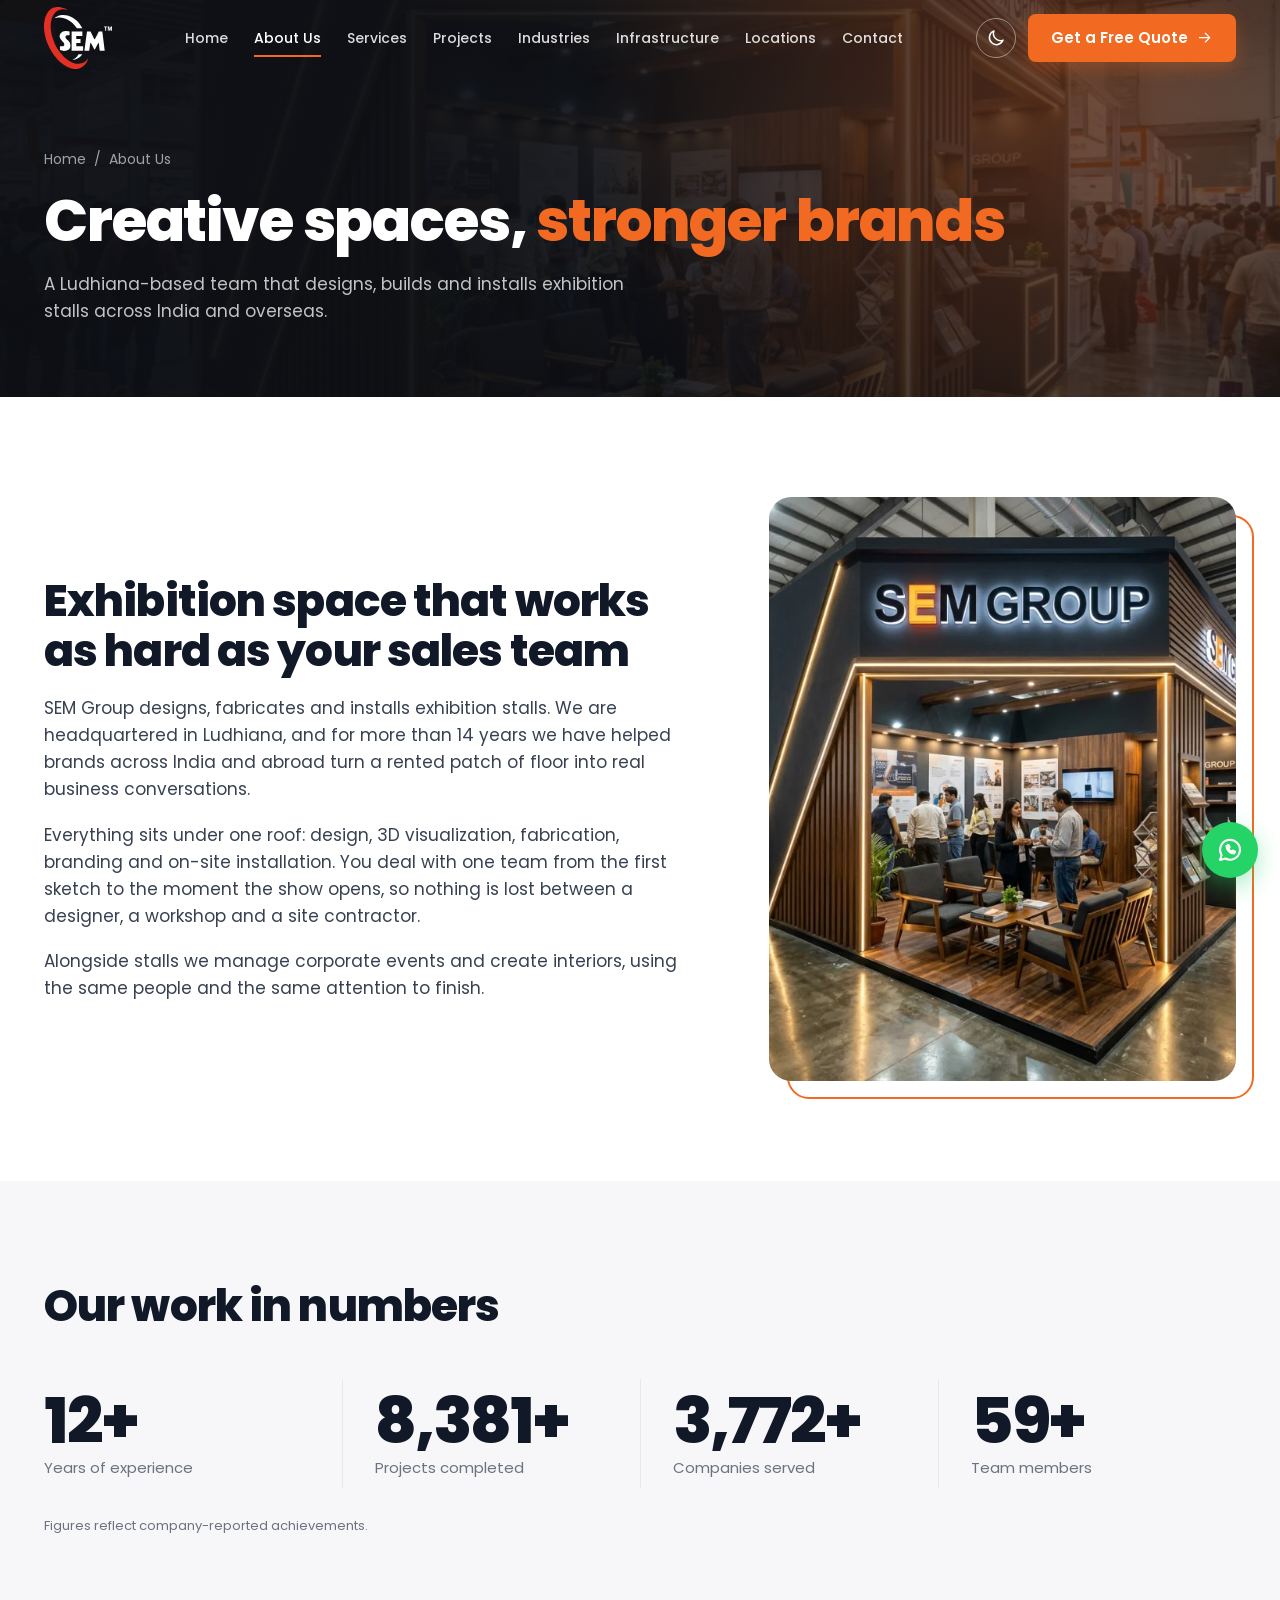
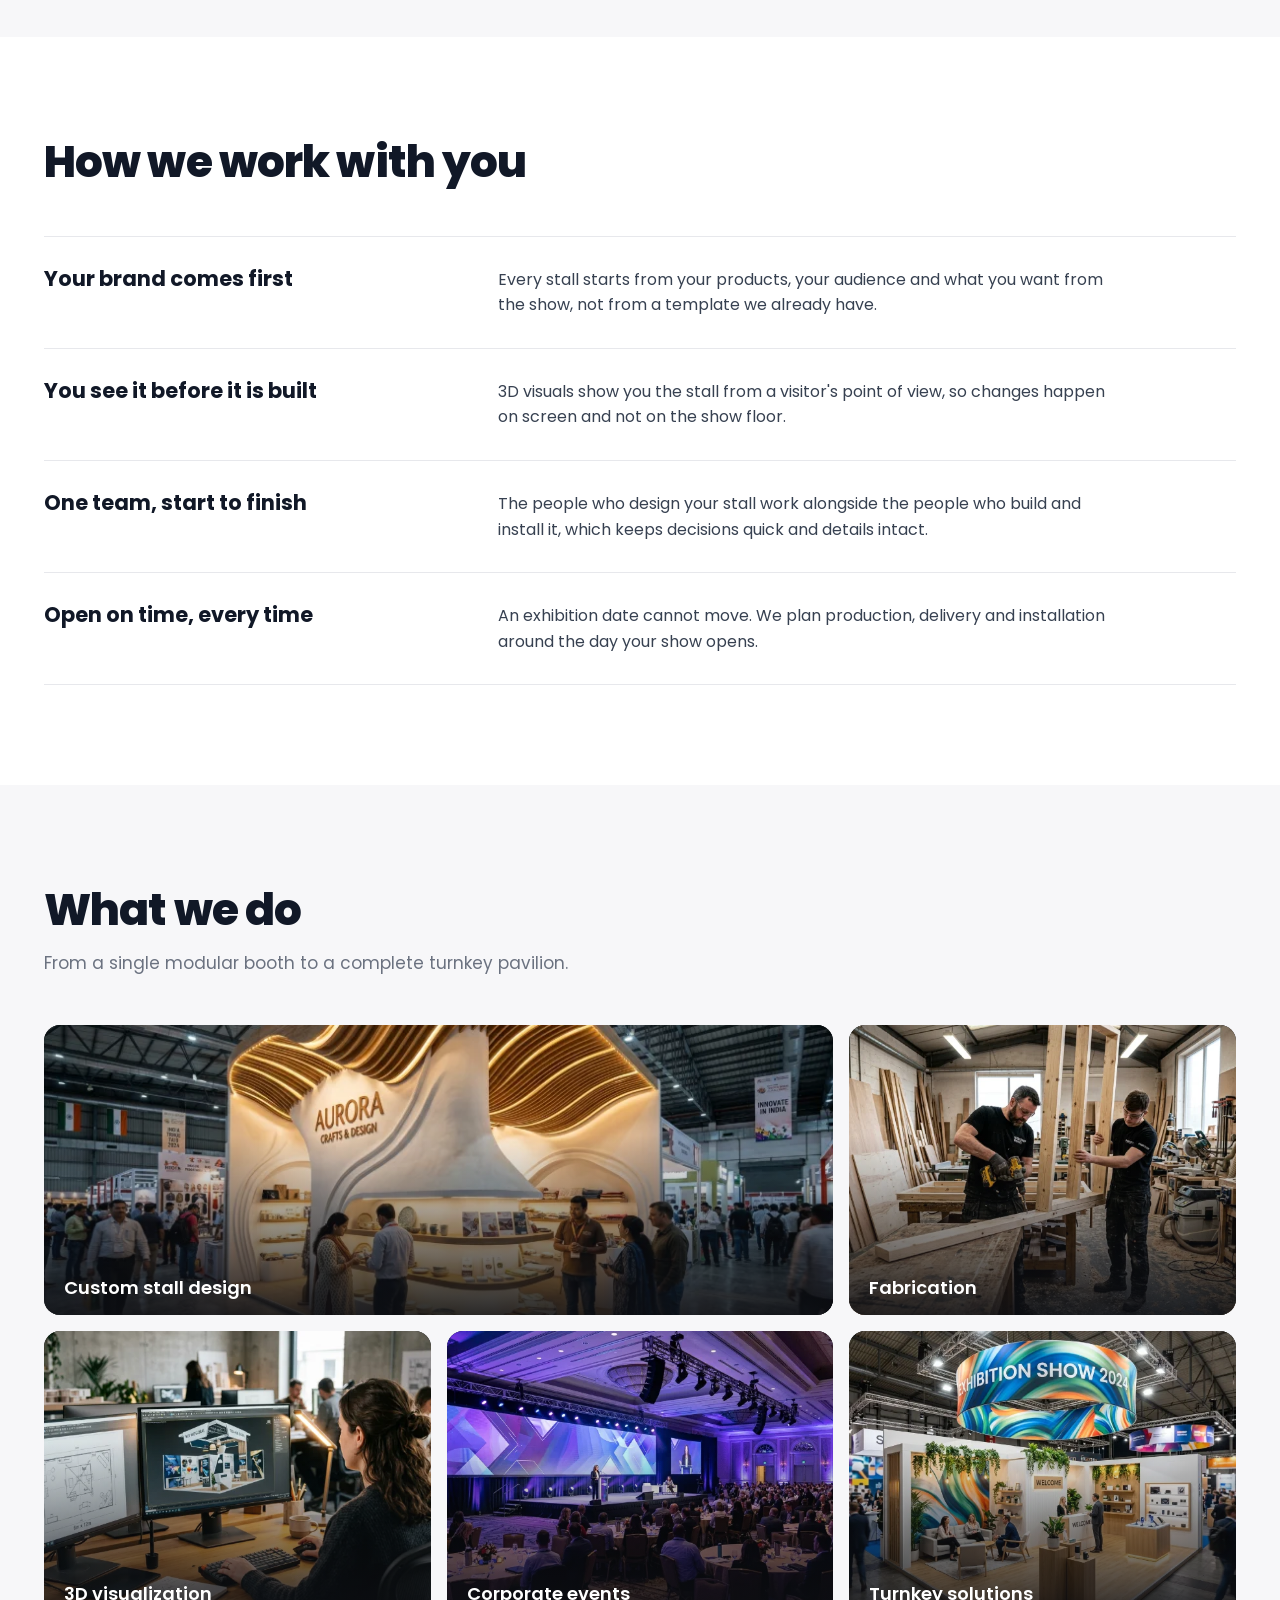
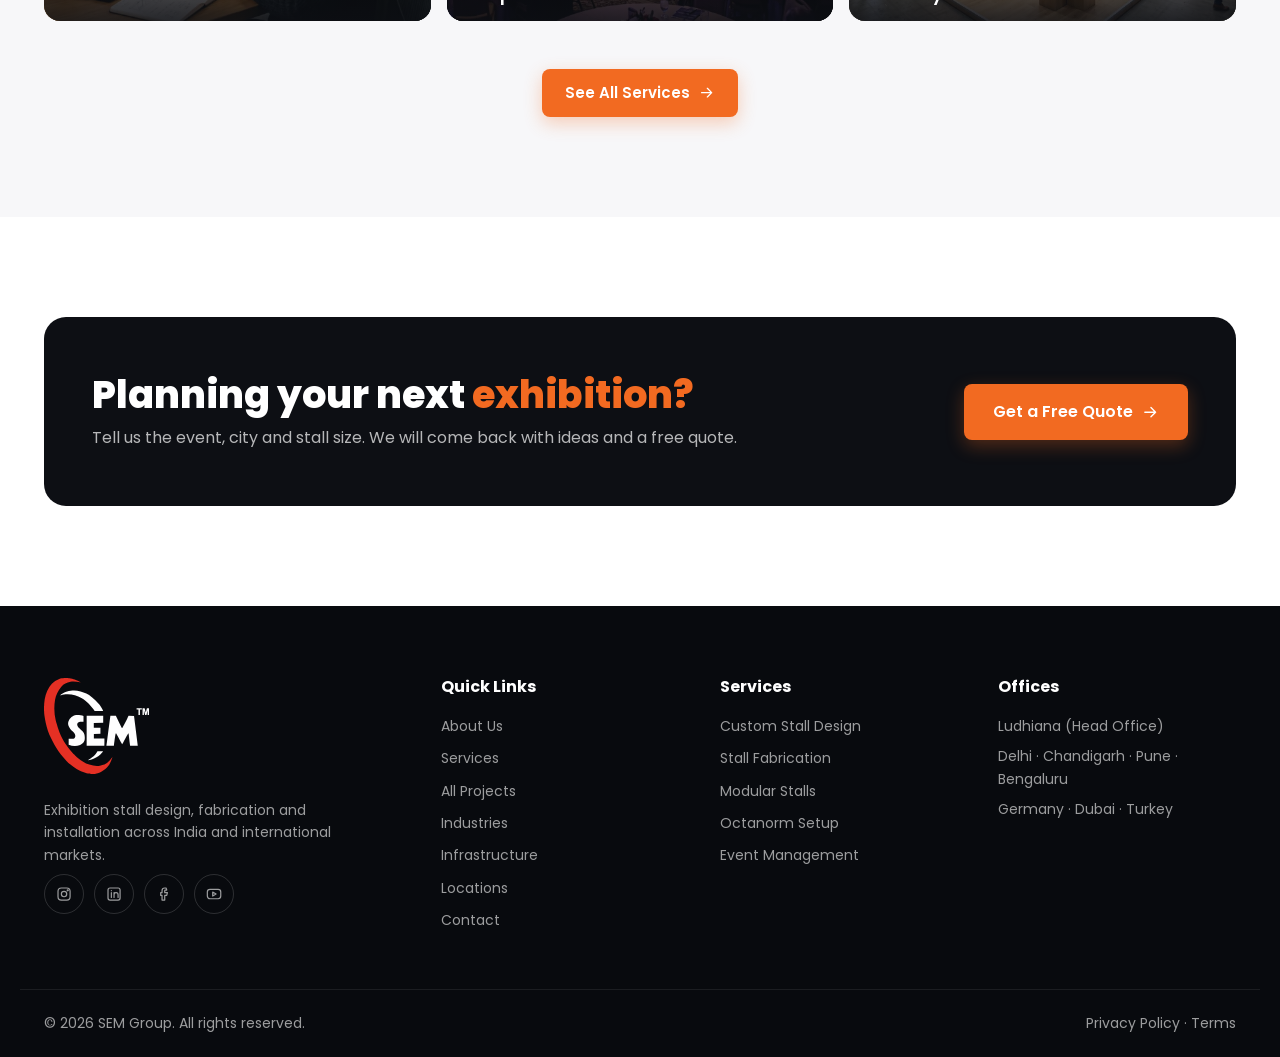
==== about.html @ 3786b82d "Add dedicated pages for every navbar item Give About, Services, Industries, Infrastructure, Location" ====
<!doctype html>
<html lang="en">
<head>
  <meta charset="utf-8">
  <meta name="viewport" content="width=device-width, initial-scale=1">
  <title>About SEM Group | Exhibition Stall Design &amp; Fabrication Company</title>
  <meta name="description" content="SEM Group is an exhibition stall design and fabrication company headquartered in Ludhiana, with over 14 years of experience across India and international markets.">
  <link rel="preconnect" href="https://fonts.googleapis.com">
  <link rel="preconnect" href="https://fonts.gstatic.com" crossorigin>
  <link href="https://fonts.googleapis.com/css2?family=Poppins:wght@400;500;600;700;800&display=swap" rel="stylesheet">
  <link rel="stylesheet" href="css/style.css">
  <script>
    // Set the theme before first paint so night mode never flashes white
    (function () {
      var saved = null;
      try { saved = localStorage.getItem('theme'); } catch (err) {}
      var dark = saved ? saved === 'dark' : matchMedia('(prefers-color-scheme: dark)').matches;
      document.documentElement.dataset.theme = dark ? 'dark' : 'light';
    })();
  </script>
</head>
<body>

<svg width="0" height="0" style="position:absolute" aria-hidden="true">
  <defs>
    <symbol id="i-arrow" viewBox="0 0 24 24"><path d="M5 12h14M13 6l6 6-6 6"/></symbol>
    <symbol id="i-play" viewBox="0 0 24 24"><circle cx="12" cy="12" r="9"/><path d="M10 8.5l5 3.5-5 3.5z"/></symbol>
    <symbol id="i-briefcase" viewBox="0 0 24 24"><rect x="3" y="7" width="18" height="13" rx="2"/><path d="M9 7V5a2 2 0 0 1 2-2h2a2 2 0 0 1 2 2v2M3 13h18"/></symbol>
    <symbol id="i-gear" viewBox="0 0 24 24"><circle cx="12" cy="12" r="3"/><path d="M19.4 15a1.7 1.7 0 0 0 .3 1.8l.1.1a2 2 0 1 1-2.8 2.8l-.1-.1a1.7 1.7 0 0 0-1.8-.3 1.7 1.7 0 0 0-1 1.5V21a2 2 0 1 1-4 0v-.1a1.7 1.7 0 0 0-1.1-1.5 1.7 1.7 0 0 0-1.8.3l-.1.1a2 2 0 1 1-2.8-2.8l.1-.1a1.7 1.7 0 0 0 .3-1.8 1.7 1.7 0 0 0-1.5-1H3a2 2 0 1 1 0-4h.1a1.7 1.7 0 0 0 1.5-1.1 1.7 1.7 0 0 0-.3-1.8l-.1-.1a2 2 0 1 1 2.8-2.8l.1.1a1.7 1.7 0 0 0 1.8.3H9a1.7 1.7 0 0 0 1-1.5V3a2 2 0 1 1 4 0v.1a1.7 1.7 0 0 0 1 1.5 1.7 1.7 0 0 0 1.8-.3l.1-.1a2 2 0 1 1 2.8 2.8l-.1.1a1.7 1.7 0 0 0-.3 1.8V9a1.7 1.7 0 0 0 1.5 1H21a2 2 0 1 1 0 4h-.1a1.7 1.7 0 0 0-1.5 1z"/></symbol>
    <symbol id="i-users" viewBox="0 0 24 24"><circle cx="9" cy="8" r="3.5"/><path d="M2.5 20a6.5 6.5 0 0 1 13 0M16 4.5a3.5 3.5 0 0 1 0 7M18 14a6.5 6.5 0 0 1 3.5 6"/></symbol>
    <symbol id="i-worker" viewBox="0 0 24 24"><path d="M6 11a6 6 0 0 1 12 0M4.5 11h15M10 5.3V8M14 5.3V8"/><path d="M8 13.5a4 4 0 0 0 8 0M5 21a7 7 0 0 1 14 0"/></symbol>
    <symbol id="i-trophy" viewBox="0 0 24 24"><path d="M8 4h8v5a4 4 0 0 1-8 0zM8 6H5a3 3 0 0 0 3 4M16 6h3a3 3 0 0 1-3 4M12 13v4M8.5 20h7M9.5 17h5"/></symbol>
    <symbol id="i-design" viewBox="0 0 24 24"><path d="M4 20l4-1 11-11-3-3L5 16zM14 7l3 3M3 3l6 6M3 3h4M3 3v4"/></symbol>
    <symbol id="i-grid" viewBox="0 0 24 24"><rect x="3" y="3" width="7" height="7" rx="1"/><rect x="14" y="3" width="7" height="7" rx="1"/><rect x="3" y="14" width="7" height="7" rx="1"/><rect x="14" y="14" width="7" height="7" rx="1"/></symbol>
    <symbol id="i-monitor" viewBox="0 0 24 24"><rect x="3" y="4" width="18" height="12" rx="2"/><path d="M8 20h8M12 16v4M9 10l2-2 2 2 2-2"/></symbol>
    <symbol id="i-cube" viewBox="0 0 24 24"><path d="M12 2.5l8.5 4.8v9.4L12 21.5l-8.5-4.8V7.3z"/><path d="M3.5 7.3L12 12l8.5-4.7M12 12v9.5"/></symbol>
    <symbol id="i-event" viewBox="0 0 24 24"><circle cx="12" cy="7" r="3"/><circle cx="5" cy="10" r="2"/><circle cx="19" cy="10" r="2"/><path d="M6.5 20a5.5 5.5 0 0 1 11 0M1.5 18a3.5 3.5 0 0 1 4-3.4M22.5 18a3.5 3.5 0 0 0-4-3.4"/></symbol>
    <symbol id="i-printer" viewBox="0 0 24 24"><path d="M7 9V3h10v6M7 17H5a2 2 0 0 1-2-2v-4a2 2 0 0 1 2-2h14a2 2 0 0 1 2 2v4a2 2 0 0 1-2 2h-2"/><rect x="7" y="14" width="10" height="7"/></symbol>
    <symbol id="i-key" viewBox="0 0 24 24"><circle cx="7.5" cy="15.5" r="4.5"/><path d="M10.7 12.3L20 3M16 7l3 3M14 9l2 2"/></symbol>
    <symbol id="i-calendar" viewBox="0 0 24 24"><rect x="3" y="5" width="18" height="16" rx="2"/><path d="M3 10h18M8 3v4M16 3v4"/></symbol>
    <symbol id="i-tag" viewBox="0 0 24 24"><path d="M3 12V4a1 1 0 0 1 1-1h8l9 9-9 9z"/><circle cx="8" cy="8" r="1.5"/></symbol>
    <symbol id="i-pin" viewBox="0 0 24 24"><path d="M12 21s7-6.2 7-12a7 7 0 0 0-14 0c0 5.8 7 12 7 12z"/><circle cx="12" cy="9" r="2.5"/></symbol>
    <symbol id="i-phone" viewBox="0 0 24 24"><path d="M22 16.9v3a2 2 0 0 1-2.2 2 19.8 19.8 0 0 1-8.6-3.1 19.5 19.5 0 0 1-6-6A19.8 19.8 0 0 1 2.1 4.2 2 2 0 0 1 4.1 2h3a2 2 0 0 1 2 1.7c.1 1 .4 1.9.7 2.8a2 2 0 0 1-.5 2.1L8 9.9a16 16 0 0 0 6 6l1.3-1.3a2 2 0 0 1 2.1-.5c.9.3 1.8.6 2.8.7a2 2 0 0 1 1.7 2z"/></symbol>
    <symbol id="i-mail" viewBox="0 0 24 24"><rect x="3" y="5" width="18" height="14" rx="2"/><path d="M3 7l9 6 9-6"/></symbol>
    <symbol id="i-clock" viewBox="0 0 24 24"><circle cx="12" cy="12" r="9"/><path d="M12 7v5l3 2"/></symbol>
    <symbol id="i-globe" viewBox="0 0 24 24"><circle cx="12" cy="12" r="9"/><path d="M3 12h18M12 3a14 14 0 0 1 0 18M12 3a14 14 0 0 0 0 18"/></symbol>
    <symbol id="i-headset" viewBox="0 0 24 24"><path d="M4 14v-2a8 8 0 0 1 16 0v2"/><rect x="3" y="14" width="4" height="6" rx="1.5"/><rect x="17" y="14" width="4" height="6" rx="1.5"/><path d="M19 20a3 3 0 0 1-3 2h-3"/></symbol>
    <symbol id="i-handshake" viewBox="0 0 24 24"><path d="M2 11l4-4 4 2 3-2 5 1 4 4M6 7v6l5 5a1.5 1.5 0 0 0 2-2M11 18l1 1a1.5 1.5 0 0 0 2-2l-1-1M14 17l1 1a1.5 1.5 0 0 0 2-2l-2-2M17 15a1.5 1.5 0 0 0 1-2.5L14 9"/></symbol>
    <symbol id="i-check" viewBox="0 0 24 24"><circle cx="12" cy="12" r="9"/><path d="M8 12l3 3 5-6"/></symbol>
    <symbol id="i-star" viewBox="0 0 24 24"><path d="M12 3l2.8 5.7 6.2.9-4.5 4.4 1 6.2L12 17.3 6.5 20.2l1-6.2L3 9.6l6.2-.9z"/></symbol>
    <symbol id="i-chev-l" viewBox="0 0 24 24"><path d="M15 6l-6 6 6 6"/></symbol>
    <symbol id="i-chev-r" viewBox="0 0 24 24"><path d="M9 6l6 6-6 6"/></symbol>
    <symbol id="i-menu" viewBox="0 0 24 24"><path d="M4 7h16M4 12h16M4 17h16"/></symbol>
    <symbol id="i-close" viewBox="0 0 24 24"><path d="M6 6l12 12M18 6L6 18"/></symbol>
    <symbol id="i-moon" viewBox="0 0 24 24"><path d="M20.5 14.5A8.5 8.5 0 0 1 9.5 3.5a8.5 8.5 0 1 0 11 11z"/></symbol>
    <symbol id="i-sun" viewBox="0 0 24 24"><circle cx="12" cy="12" r="4"/><path d="M12 2v2M12 20v2M2 12h2M20 12h2M4.9 4.9l1.4 1.4M17.7 17.7l1.4 1.4M4.9 19.1l1.4-1.4M17.7 6.3l1.4-1.4"/></symbol>
    <symbol id="i-leaf" viewBox="0 0 24 24"><path d="M5 19c0-8 5-13 15-14 0 10-5 15-13 15M5 19l7-7"/></symbol>
    <symbol id="i-run" viewBox="0 0 24 24"><circle cx="14" cy="4.5" r="2"/><path d="M6 21l3-6 3 2 1 4M9 15l1.5-5L15 8l3 3h3M10.5 10L7 11l-2 3"/></symbol>
    <symbol id="i-shirt" viewBox="0 0 24 24"><path d="M8 3l4 2 4-2 5 3-2 5h-3v10H8V11H5L3 6z"/></symbol>
    <symbol id="i-paint" viewBox="0 0 24 24"><rect x="3" y="3" width="15" height="6" rx="1.5"/><path d="M18 6h2v6h-8v3M10 15h4v6h-4z"/></symbol>
    <symbol id="i-home" viewBox="0 0 24 24"><path d="M3 11l9-7 9 7M5 9.5V20h14V9.5M10 20v-6h4v6"/></symbol>
    <symbol id="i-car" viewBox="0 0 24 24"><path d="M5 16H3v-4l2-5h14l2 5v4h-2M7 16h10"/><circle cx="7" cy="17" r="2"/><circle cx="17" cy="17" r="2"/><path d="M5 12h14"/></symbol>
    <symbol id="i-food" viewBox="0 0 24 24"><path d="M6 3v7a2 2 0 0 0 4 0V3M8 3v18M17 21V3c-2 1-3 4-3 8h3"/></symbol>
    <symbol id="i-whatsapp" viewBox="0 0 24 24"><path d="M3.5 20.5l1.3-4.2A8.5 8.5 0 1 1 8 19.3z"/><path d="M9 8.5c0 3.5 3 6.5 6.5 6.5l1-1.5-2-1-1 1c-1.2-.5-2.3-1.6-2.8-2.8l1-1-1-2z"/></symbol>
    <symbol id="i-insta" viewBox="0 0 24 24"><rect x="3" y="3" width="18" height="18" rx="5"/><circle cx="12" cy="12" r="4"/><circle cx="17.5" cy="6.5" r=".8"/></symbol>
    <symbol id="i-linkedin" viewBox="0 0 24 24"><rect x="3" y="3" width="18" height="18" rx="3"/><path d="M8 10v7M8 7v.01M12 17v-7M12 13a3 3 0 0 1 6 0v4"/></symbol>
    <symbol id="i-facebook" viewBox="0 0 24 24"><path d="M15 3h-2a4 4 0 0 0-4 4v3H7v4h2v7h4v-7h3l1-4h-4V7a1 1 0 0 1 1-1h2z"/></symbol>
    <symbol id="i-youtube" viewBox="0 0 24 24"><rect x="2" y="5" width="20" height="14" rx="4"/><path d="M10 9l5 3-5 3z"/></symbol>
  </defs>
</svg>

<!-- ============ HEADER ============ -->
<header class="site-header" id="top">
  <div class="container header-inner">
    <a href="index.html" class="logo" aria-label="SEM Group home">
      <img src="images/logo-white.svg" alt="SEM Group">
    </a>

    <nav class="main-nav" id="mainNav" aria-label="Main">
      <a href="index.html">Home</a>
      <a href="about.html" class="active" aria-current="page">About Us</a>
      <a href="services.html">Services</a>
      <a href="projects.html">Projects</a>
      <a href="industries.html">Industries</a>
      <a href="infrastructure.html">Infrastructure</a>
      <a href="locations.html">Locations</a>
      <a href="contact.html">Contact</a>
      <a href="contact.html" class="btn btn-primary nav-cta-mobile">Get a Free Quote <svg class="icon"><use href="#i-arrow"/></svg></a>
    </nav>

    <div class="header-actions">
      <button class="theme-toggle" id="themeToggle" type="button" aria-label="Switch to night mode">
        <svg class="icon"><use href="#i-moon"/></svg>
      </button>
      <a href="contact.html" class="btn btn-primary header-cta">Get a Free Quote <svg class="icon"><use href="#i-arrow"/></svg></a>
      <button class="nav-toggle" id="navToggle" aria-label="Open menu" aria-expanded="false" aria-controls="mainNav">
        <svg class="icon"><use href="#i-menu"/></svg>
      </button>
    </div>
  </div>
</header>

<main>

<section class="page-hero">
  <img class="page-hero-bg" src="images/about-sem-stall.webp" alt="" aria-hidden="true">
  <div class="container hero-in">
    <nav class="breadcrumb" aria-label="Breadcrumb"><a href="index.html">Home</a><span>/</span><span>About Us</span></nav>
    <h1>Creative spaces, <span>stronger brands</span></h1>
    <p>A Ludhiana-based team that designs, builds and installs exhibition stalls across India and overseas.</p>
  </div>
</section>

<section class="section">
  <div class="container story">
    <div class="story-text reveal">
      <!-- TODO: review this company story and add founding details -->
      <h2 class="block-title">Exhibition space that works as hard as your sales team</h2>
      <p>SEM Group designs, fabricates and installs exhibition stalls. We are headquartered in Ludhiana, and for more than 14 years we have helped brands across India and abroad turn a rented patch of floor into real business conversations.</p>
      <p>Everything sits under one roof: design, 3D visualization, fabrication, branding and on-site installation. You deal with one team from the first sketch to the moment the show opens, so nothing is lost between a designer, a workshop and a site contractor.</p>
      <p>Alongside stalls we manage corporate events and create interiors, using the same people and the same attention to finish.</p>
    </div>
    <div class="story-photo reveal"><img src="images/about-sem-stall.webp" alt="SEM Group exhibition stall" loading="lazy"></div>
  </div>
</section>

<section class="section tint">
  <div class="container">
    <div class="block-head reveal"><h2 class="block-title">Our work in numbers</h2></div>
    <div class="ledger reveal">
      <div><strong><span class="count" data-target="14">0</span>+</strong><span>Years of experience</span></div>
      <div><strong><span class="count" data-target="10000">0</span>+</strong><span>Projects completed</span></div>
      <div><strong><span class="count" data-target="4500">0</span>+</strong><span>Companies served</span></div>
      <div><strong><span class="count" data-target="70">0</span>+</strong><span>Team members</span></div>
    </div>
    <p class="ledger-note">Figures reflect company-reported achievements.</p>
  </div>
</section>

<section class="section">
  <div class="container">
    <div class="block-head reveal"><h2 class="block-title">How we work with you</h2></div>
    <div class="reveal">
      <div class="principle"><h3>Your brand comes first</h3><p>Every stall starts from your products, your audience and what you want from the show, not from a template we already have.</p></div>
      <div class="principle"><h3>You see it before it is built</h3><p>3D visuals show you the stall from a visitor's point of view, so changes happen on screen and not on the show floor.</p></div>
      <div class="principle"><h3>One team, start to finish</h3><p>The people who design your stall work alongside the people who build and install it, which keeps decisions quick and details intact.</p></div>
      <div class="principle"><h3>Open on time, every time</h3><p>An exhibition date cannot move. We plan production, delivery and installation around the day your show opens.</p></div>
    </div>
  </div>
</section>

<section class="section tint">
  <div class="container">
    <div class="block-head reveal">
      <h2 class="block-title">What we do</h2>
      <p class="block-sub">From a single modular booth to a complete turnkey pavilion.</p>
    </div>
    <div class="mosaic reveal">
      <a class="tile wide" href="services.html#custom-design"><img src="images/service-custom-design.webp" alt="" loading="lazy"><span>Custom stall design</span></a>
      <a class="tile" href="services.html#fabrication"><img src="images/service-fabrication.webp" alt="" loading="lazy"><span>Fabrication</span></a>
      <a class="tile" href="services.html#3d-design"><img src="images/service-3d-design.webp" alt="" loading="lazy"><span>3D visualization</span></a>
      <a class="tile" href="services.html#corporate-events"><img src="images/service-corporate-event.webp" alt="" loading="lazy"><span>Corporate events</span></a>
      <a class="tile" href="services.html#turnkey"><img src="images/service-turnkey.webp" alt="" loading="lazy"><span>Turnkey solutions</span></a>
    </div>
    <div class="center-cta reveal"><a href="services.html" class="btn btn-primary">See All Services <svg class="icon"><use href="#i-arrow"/></svg></a></div>
  </div>
</section>

<section class="section">
  <div class="container">

    <div class="cta-band reveal">
      <div><h2>Planning your next <span>exhibition?</span></h2><p>Tell us the event, city and stall size. We will come back with ideas and a free quote.</p></div>
      <a href="contact.html" class="btn btn-primary btn-lg">Get a Free Quote <svg class="icon"><use href="#i-arrow"/></svg></a>
    </div>
    </div>
</section>

</main>

<!-- ============ FOOTER ============ -->
<footer class="site-footer">
  <div class="container footer-grid">
    <div class="footer-brand">
      <a href="index.html" class="logo"><img src="images/logo-white.svg" alt="SEM Group"></a>
      <p>Exhibition stall design, fabrication and installation across India and international markets.</p>
      <!-- TODO: real social links -->
      <div class="socials">
        <a href="#" aria-label="Instagram"><svg class="icon"><use href="#i-insta"/></svg></a>
        <a href="#" aria-label="LinkedIn"><svg class="icon"><use href="#i-linkedin"/></svg></a>
        <a href="#" aria-label="Facebook"><svg class="icon"><use href="#i-facebook"/></svg></a>
        <a href="#" aria-label="YouTube"><svg class="icon"><use href="#i-youtube"/></svg></a>
      </div>
    </div>
    <div>
      <h4>Quick Links</h4>
      <a href="about.html">About Us</a><a href="services.html">Services</a><a href="projects.html">All Projects</a><a href="industries.html">Industries</a><a href="infrastructure.html">Infrastructure</a><a href="locations.html">Locations</a><a href="contact.html">Contact</a>
    </div>
    <div>
      <h4>Services</h4>
      <a href="services.html#custom-design">Custom Stall Design</a><a href="services.html#fabrication">Stall Fabrication</a><a href="services.html#modular">Modular Stalls</a><a href="services.html#octanorm">Octanorm Setup</a><a href="services.html#corporate-events">Event Management</a>
    </div>
    <div>
      <h4>Offices</h4>
      <p>Ludhiana (Head Office)</p><p>Delhi · Chandigarh · Pune · Bengaluru</p><p>Germany · Dubai · Turkey</p>
    </div>
  </div>
  <div class="container footer-bottom">
    <p>© <span id="year">2026</span> SEM Group. All rights reserved.</p>
    <p><a href="#">Privacy Policy</a> · <a href="#">Terms</a></p>
  </div>
</footer>

<!-- TODO: real WhatsApp number in international format, no + or spaces -->
<a class="whatsapp-float" href="https://wa.me/910000000000" target="_blank" rel="noopener" aria-label="Chat on WhatsApp"><svg class="icon"><use href="#i-whatsapp"/></svg></a>

<div class="lightbox" id="lightbox" hidden>
  <button class="lightbox-close" aria-label="Close"><svg class="icon"><use href="#i-close"/></svg></button>
  <img src="" alt="">
</div>

<script src="js/main.js"></script>
</body>
</html>
---- css/style.css ----
/* =========================================================
   SEM Group – main stylesheet
   ========================================================= */

:root {
  --orange: #f26a21;
  --orange-dark: #d9561a;
  --orange-soft: #fff1e8;
  --dark: #0d0f14;
  --dark-2: #161a22;
  --ink: #111827;
  --text: #374151;
  --muted: #6b7280;
  --line: #e7e8ec;
  --bg-alt: #f7f7f9;
  --white: #ffffff;
  --page: #ffffff;
  --surface: #ffffff;
  --dot: #d1d5db;
  --map-bg: #f4f5f7;
  --map-dot: #cdd1d8;
  --ok: #15803d;
  --err: #dc2626;
  --radius: 14px;
  --shadow: 0 10px 30px rgba(17, 24, 39, .08);
  --shadow-hover: 0 18px 40px rgba(17, 24, 39, .14);
  --header-h: 76px;
}

/* Night mode colours: component rules are in the "Night mode" section further down */
:root[data-theme="dark"] {
  color-scheme: dark;
  --orange-soft: rgba(242, 106, 33, .14);
  --ink: #f6f4f1;
  --text: #cbc8c3;
  --muted: #9c9992;
  --line: rgba(255, 255, 255, .09);
  --bg-alt: #17171a;
  --page: #111113;
  --surface: #202024;
  --dot: #4a4a50;
  --map-bg: #151518;
  --map-dot: #3a3a40;
  --ok: #4ade80;
  --err: #f87171;
  --shadow: 0 10px 30px rgba(0, 0, 0, .4);
  --shadow-hover: 0 22px 48px rgba(0, 0, 0, .55), 0 0 32px rgba(242, 106, 33, .1);
}

/* ---------- Base ---------- */
*, *::before, *::after { box-sizing: border-box; }
html { scroll-behavior: smooth; scroll-padding-top: var(--header-h); }
body {
  margin: 0;
  font-family: "Poppins", system-ui, -apple-system, sans-serif;
  font-size: 16px;
  line-height: 1.6;
  color: var(--text);
  background: var(--page);
  -webkit-font-smoothing: antialiased;
}
img { max-width: 100%; display: block; }
a { color: inherit; text-decoration: none; }
h1, h2, h3, h4 { color: var(--ink); line-height: 1.15; margin: 0; }
p { margin: 0; }
button { font: inherit; cursor: pointer; }

.container { width: 100%; max-width: 1240px; margin: 0 auto; padding-left: 24px; padding-right: 24px; }

.icon {
  width: 1.15em; height: 1.15em;
  fill: none; stroke: currentColor; stroke-width: 1.8;
  stroke-linecap: round; stroke-linejoin: round;
  flex-shrink: 0;
}

/* ---------- Buttons ---------- */
.btn {
  display: inline-flex; align-items: center; justify-content: center; gap: 8px;
  padding: 11px 22px; border-radius: 8px; border: 1px solid transparent;
  font-weight: 600; font-size: 15px; white-space: nowrap;
  transition: background .2s, transform .2s, box-shadow .2s, border-color .2s;
}
.btn-primary { background: var(--orange); color: var(--white); box-shadow: 0 6px 18px rgba(242, 106, 33, .3); }
.btn-primary:hover { background: var(--orange-dark); transform: translateY(-2px); }
.btn-primary .icon { transition: transform .2s; }
.btn-primary:hover .icon { transform: translateX(3px); }
.btn-ghost { color: var(--white); border-color: rgba(255, 255, 255, .45); }
.btn-ghost:hover { border-color: var(--white); background: rgba(255, 255, 255, .08); }
.btn-lg { padding: 14px 28px; font-size: 16px; }
.btn-block { width: 100%; }

/* ---------- Section headings ---------- */
.section { padding: 100px 0; }
.section-label {
  display: flex; align-items: center; gap: 12px;
  font-size: 13px; letter-spacing: .2em; text-transform: uppercase;
  color: var(--muted); font-weight: 500; margin-bottom: 14px;
}
.section-label b { color: var(--orange); font-weight: 700; letter-spacing: .05em; }
.section-label b::after { content: ""; display: inline-block; width: 36px; height: 2px; background: var(--orange); vertical-align: middle; margin-left: 12px; }
.section-title { font-size: clamp(32px, 4.6vw, 54px); font-weight: 800; letter-spacing: -.02em; }
.section-title span, h1 span { color: var(--orange); }
.section-sub { margin-top: 14px; font-size: 17px; color: var(--muted); max-width: 640px; }
.section-head { margin-bottom: 48px; }
.section-head.center { text-align: center; }
.section-head.center .section-label { justify-content: center; }
.section-head.center .section-sub { margin-left: auto; margin-right: auto; }
.center-cta { text-align: center; margin-top: 48px; }

.icon-box {
  display: inline-flex; align-items: center; justify-content: center;
  width: 48px; height: 48px; border-radius: 12px;
  background: var(--orange-soft); color: var(--orange); flex-shrink: 0;
}
.icon-box .icon { width: 24px; height: 24px; }
.icon-box.sm { width: 40px; height: 40px; border-radius: 10px; }
.icon-box.sm .icon { width: 20px; height: 20px; }

.circle-link {
  display: inline-flex; align-items: center; justify-content: center;
  width: 36px; height: 36px; border-radius: 50%;
  border: 1px solid var(--line); color: var(--orange); flex-shrink: 0;
  transition: background .2s, color .2s, border-color .2s;
}
.circle-link:hover { background: var(--orange); color: var(--white); border-color: var(--orange); }

.text-link { display: inline-flex; align-items: center; gap: 6px; color: var(--orange); font-weight: 600; font-size: 14px; }
.text-link:hover .icon { transform: translateX(3px); }
.text-link .icon { transition: transform .2s; }

/* ---------- Logo ---------- */
.logo { display: inline-flex; flex-shrink: 0; }
.logo img { height: 62px; width: auto; }

/* ---------- Header ---------- */
.site-header {
  position: fixed; inset: 0 0 auto 0; z-index: 50;
  height: var(--header-h);
  transition: background .3s, box-shadow .3s;
}
.site-header.scrolled { background: rgba(13, 15, 20, .94); backdrop-filter: blur(10px); box-shadow: 0 6px 24px rgba(0, 0, 0, .25); }
.header-inner { height: 100%; display: flex; align-items: center; justify-content: space-between; gap: 24px; }
.main-nav { display: flex; gap: 26px; }
.main-nav a { color: rgba(255, 255, 255, .85); font-size: 14px; font-weight: 500; position: relative; padding: 6px 0; }
.main-nav a:not(.btn)::after {
  content: ""; position: absolute; left: 0; bottom: -2px; height: 2px; width: 100%;
  background: var(--orange); transform: scaleX(0); transition: transform .25s;
}
.main-nav a:hover, .main-nav a.active { color: var(--white); }
.main-nav a:hover::after, .main-nav a.active::after { transform: scaleX(1); }
.nav-cta-mobile { display: none; }
.header-actions { display: flex; align-items: center; gap: 12px; }
.theme-toggle {
  display: flex; align-items: center; justify-content: center;
  width: 40px; height: 40px; border-radius: 50%; padding: 0;
  background: none; border: 1px solid rgba(255, 255, 255, .45); color: var(--white);
  transition: background .2s, border-color .2s;
}
.theme-toggle:hover { border-color: var(--white); background: rgba(255, 255, 255, .08); }
.theme-toggle .icon { width: 20px; height: 20px; }
.nav-toggle { display: none; background: none; border: 0; color: var(--white); padding: 6px; }
.nav-toggle .icon { width: 28px; height: 28px; }

/* ---------- 1. Hero ---------- */
.hero { position: relative; min-height: 100vh; display: flex; align-items: center; background: var(--dark); overflow: hidden; color: var(--white); }
.hero-bg { position: absolute; inset: 0; width: 100%; height: 100%; object-fit: cover; object-position: 65% center; }
.hero::before {
  content: ""; position: absolute; inset: 0; z-index: 1;
  background: linear-gradient(90deg, rgba(13, 15, 20, .96) 0%, rgba(13, 15, 20, .82) 45%, rgba(13, 15, 20, .35) 100%),
              linear-gradient(0deg, rgba(13, 15, 20, .9) 0%, transparent 40%);
}
.hero-inner { position: relative; z-index: 2; padding-top: calc(var(--header-h) + 60px); padding-bottom: 60px; }
.hero-content { max-width: 780px; }
.eyebrow { font-size: 14px; letter-spacing: .3em; text-transform: uppercase; color: rgba(255, 255, 255, .85); font-weight: 500; margin-bottom: 20px; }
.hero h1 { color: var(--white); font-size: clamp(36px, 4.8vw, 64px); font-weight: 800; letter-spacing: -.02em; line-height: 1.1; }
.hero-text { margin-top: 24px; font-size: 18px; color: rgba(255, 255, 255, .8); max-width: 560px; }
.hero-buttons { display: flex; flex-wrap: wrap; gap: 16px; margin-top: 36px; }

.hero-stats {
  margin-top: 70px; display: grid; grid-template-columns: repeat(4, 1fr);
  background: rgba(22, 26, 34, .75); backdrop-filter: blur(8px);
  border: 1px solid rgba(255, 255, 255, .08); border-radius: var(--radius);
}
.hero-stat { display: flex; align-items: center; gap: 16px; padding: 24px 28px; }
.hero-stat + .hero-stat { border-left: 1px solid rgba(255, 255, 255, .1); }
.hero-stat > .icon { width: 36px; height: 36px; color: var(--orange); stroke-width: 1.5; }
.hero-stat strong { display: block; font-size: 28px; font-weight: 700; color: var(--white); line-height: 1.1; }
.hero-stat span { font-size: 14px; color: rgba(255, 255, 255, .7); }
.hero-stat strong span { font-size: inherit; color: inherit; }

/* ---------- 2. About ---------- */
.about-grid { display: grid; grid-template-columns: 0.8fr 1.2fr; gap: 64px; align-items: center; }
.about-poster { position: relative; border-radius: 18px; overflow: hidden; background: var(--dark); aspect-ratio: 3 / 4; box-shadow: var(--shadow); }
.about-poster img { width: 100%; height: 100%; object-fit: cover; opacity: .55; }
.poster-overlay { position: absolute; inset: 0; padding: 40px; color: var(--white); background: linear-gradient(180deg, rgba(13, 15, 20, .97) 0%, rgba(13, 15, 20, .94) 34%, transparent 66%); }
.poster-overlay img { width: auto; height: 110px; object-fit: contain; opacity: 1; }
.poster-line { display: block; width: 36px; height: 3px; background: var(--orange); margin: 22px 0; }
.poster-overlay p { font-size: 15px; letter-spacing: .3em; text-transform: uppercase; line-height: 1.9; }

.stat-grid { display: grid; grid-template-columns: repeat(2, 1fr); gap: 20px; margin-top: 36px; }
.stat-card {
  display: flex; align-items: center; gap: 20px; padding: 28px;
  background: var(--bg-alt); border: 1px solid var(--line); border-radius: var(--radius);
  transition: transform .25s, box-shadow .25s, background .25s;
}
.stat-card:hover { transform: translateY(-4px); background: var(--surface); box-shadow: var(--shadow-hover); }
.stat-card .icon-box { width: 60px; height: 60px; }
.stat-card .icon-box .icon { width: 28px; height: 28px; }
.stat-card strong { display: block; font-size: 38px; font-weight: 800; color: var(--ink); line-height: 1.1; }
.stat-card span { font-size: 14px; color: var(--muted); }
.stat-card strong span { font-size: inherit; color: inherit; }
.fine-print { margin-top: 20px; font-size: 13px; color: var(--muted); display: flex; align-items: center; gap: 10px; }
.fine-print::before { content: ""; width: 24px; height: 2px; background: var(--orange); }

/* ---------- Card grid (shared) ---------- */
.card-grid { display: grid; gap: 24px; }
.cols-3 { grid-template-columns: repeat(3, 1fr); }
.cols-4 { grid-template-columns: repeat(4, 1fr); }

.service-card, .event-card, .industry-card, .infra-card {
  background: var(--surface); border: 1px solid var(--line); border-radius: var(--radius);
  overflow: hidden; display: flex; flex-direction: column;
  transition: transform .25s, box-shadow .25s;
}
.service-card:hover, .event-card:hover, .industry-card:hover, .infra-card:hover { transform: translateY(-6px); box-shadow: var(--shadow-hover); }
.service-card img, .industry-card img, .infra-card img { width: 100%; aspect-ratio: 16 / 10; object-fit: cover; transition: transform .5s; }
.service-card:hover img, .industry-card:hover img, .infra-card:hover img { transform: scale(1.05); }
.card-body { padding: 20px; position: relative; flex: 1; }
.card-body h3 { font-size: 16px; font-weight: 600; }
.card-body p { font-size: 13.5px; color: var(--muted); margin-top: 6px; }

/* Services */
.services { background: var(--bg-alt); }
.service-card .card-body { display: flex; gap: 12px; align-items: flex-start; padding-right: 18px; }
.service-card .card-body > div { flex: 1; }
.service-card .icon-box { width: 40px; height: 40px; border-radius: 10px; }
.service-card .icon-box .icon { width: 20px; height: 20px; }
.service-card .circle-link { position: absolute; top: -18px; right: 16px; background: var(--surface); box-shadow: var(--shadow); border-color: transparent; }

/* Projects: event posters are shown whole (contain) over a blurred copy of themselves */
.card-cat { font-size: 11px !important; letter-spacing: .14em; text-transform: uppercase; color: var(--orange) !important; font-weight: 600; margin: 0 0 6px !important; display: flex; align-items: center; gap: 8px; }
.card-cat::before { content: ""; width: 18px; height: 2px; background: var(--orange); }
.poster {
  position: relative; display: block; width: 100%; aspect-ratio: 4 / 3;
  border: 0; padding: 0; overflow: hidden; background: var(--dark); cursor: zoom-in;
}
.poster .poster-bg { position: absolute; inset: 0; width: 100%; height: 100%; object-fit: cover; filter: blur(22px) brightness(.55) saturate(1.2); transform: scale(1.2); }
.poster .poster-img { position: relative; width: 100%; height: 100%; object-fit: contain; padding: 14px; transition: transform .5s; }
.poster.is-logo { background: var(--white); border-bottom: 1px solid var(--line); }
.poster.is-logo .poster-bg { display: none; }
.poster.is-logo .poster-img { padding: 36px 48px; }
.event-card:hover .poster-img, .project-detail .poster:hover .poster-img { transform: scale(1.04); }
.event-card .card-body { display: flex; flex-direction: column; }
.event-card h3 { font-size: 18px; }
.event-meta { list-style: none; padding: 0; margin: 10px 0 14px; display: grid; gap: 6px; font-size: 13.5px; color: var(--muted); }
.event-meta li { display: flex; align-items: flex-start; gap: 8px; }
.event-meta .icon { width: 16px; height: 16px; color: var(--orange); margin-top: 2px; }
.event-card .text-link { margin-top: auto; }

/* Industries */
.industries { background: var(--bg-alt); }
.industry-card .card-body { padding-top: 34px; }
.icon-badge {
  position: absolute; top: -24px; left: 20px;
  width: 48px; height: 48px; border-radius: 50%;
  background: var(--orange); color: var(--white);
  display: flex; align-items: center; justify-content: center;
  border: 4px solid var(--surface);
}
.icon-badge .icon { width: 20px; height: 20px; }
.industry-card .text-link { margin-top: 12px; }

/* ---------- 6. Infrastructure ---------- */
.infra-head { display: grid; grid-template-columns: 1.4fr 1fr; gap: 48px; align-items: end; margin-bottom: 40px; }
.infra-points { display: flex; flex-direction: column; gap: 14px; align-items: flex-start; padding-left: 32px; border-left: 2px solid var(--line); }
.infra-points p { display: flex; align-items: center; gap: 14px; font-weight: 500; color: var(--ink); }
.infra-points .btn { margin-top: 10px; }
.infra-main { border-radius: 18px; overflow: hidden; margin-bottom: 24px; }
.infra-main img { width: 100%; aspect-ratio: 21 / 8; object-fit: cover; }
.infra-card .card-body { padding-top: 34px; }

/* ---------- 7. Testimonials ---------- */
.testimonials { background: var(--bg-alt); }
.client-logos {
  display: flex; flex-wrap: wrap; justify-content: center; gap: 16px 48px;
  padding: 28px 0; margin-bottom: 48px;
  border-top: 1px solid var(--line); border-bottom: 1px solid var(--line);
}
.client-logos span { font-weight: 700; letter-spacing: .12em; color: #9ca3af; font-size: 15px; transition: color .2s; }
.client-logos span:hover { color: var(--ink); }

.slider { position: relative; padding: 0 56px; }
.slider-viewport { overflow: hidden; }
.slider-track { display: flex; gap: 24px; transition: transform .5s ease; }
.testimonial {
  flex: 0 0 calc((100% - 48px) / 3);
  background: var(--surface); border: 1px solid var(--line); border-radius: var(--radius); overflow: hidden;
  display: flex; flex-direction: column;
}
.testimonial > img { width: 100%; aspect-ratio: 16 / 9; object-fit: cover; }
.testimonial-body { padding: 24px; display: flex; flex-direction: column; flex: 1; }
.stars { display: flex; gap: 2px; color: var(--orange); }
.stars .icon { fill: currentColor; stroke: none; width: 18px; height: 18px; }
.testimonial blockquote { margin: 14px 0 20px; font-size: 14.5px; color: var(--text); flex: 1; }
.person { display: flex; align-items: center; gap: 12px; padding-top: 16px; border-top: 1px solid var(--line); }
.avatar { width: 44px; height: 44px; border-radius: 50%; background: var(--orange-soft); color: var(--orange); font-weight: 700; display: flex; align-items: center; justify-content: center; }
.person strong { display: block; color: var(--ink); font-size: 15px; }
.person span { font-size: 13px; color: var(--muted); }

.slider-btn {
  position: absolute; top: 40%; transform: translateY(-50%);
  width: 44px; height: 44px; border-radius: 50%;
  background: var(--surface); border: 1px solid var(--line); color: var(--ink);
  display: flex; align-items: center; justify-content: center; box-shadow: var(--shadow);
  transition: background .2s, color .2s;
}
.slider-btn:hover { background: var(--orange); color: var(--white); border-color: var(--orange); }
.slider-btn.prev { left: 0; }
.slider-btn.next { right: 0; }
.slider-dots { display: flex; justify-content: center; gap: 8px; margin-top: 28px; }
.slider-dots button { width: 10px; height: 10px; border-radius: 99px; border: 0; padding: 0; background: var(--dot); transition: width .3s, background .3s; }
.slider-dots button.active { width: 28px; background: var(--orange); }

.trust-strip {
  display: grid; grid-template-columns: repeat(3, 1fr); gap: 24px;
  margin-top: 48px; padding: 28px; background: var(--surface);
  border: 1px solid var(--line); border-radius: var(--radius);
}
.trust-strip > div { display: flex; gap: 14px; align-items: flex-start; }
.trust-strip p { font-size: 13.5px; color: var(--muted); }
.trust-strip strong { display: block; color: var(--ink); font-size: 15px; margin-bottom: 2px; }

/* ---------- 8. Locations ---------- */
.loc-grid { display: grid; grid-template-columns: 1fr 1fr; gap: 56px; align-items: start; }
.loc-photo { width: 100%; aspect-ratio: 4 / 3; object-fit: cover; border-radius: 18px; }
.loc-subtitle { font-size: 20px; font-weight: 700; margin: 32px 0 18px; position: relative; padding-bottom: 10px; }
.loc-subtitle::after { content: ""; position: absolute; left: 0; bottom: 0; width: 36px; height: 3px; background: var(--orange); }
.city-row { display: grid; grid-template-columns: repeat(5, 1fr); gap: 12px; }
.city { border: 1px solid var(--line); border-radius: 12px; overflow: hidden; background: var(--surface); transition: transform .25s, box-shadow .25s; }
.city:hover { transform: translateY(-4px); box-shadow: var(--shadow); }
.city:first-child { border-color: var(--orange); background: var(--orange-soft); }
.city p { padding: 18px 6px 14px; font-size: 11px; color: var(--muted); text-align: center; line-height: 1.4; }
.city p .icon { display: block; margin: 0 auto 8px; color: var(--orange); width: 26px; height: 26px; }
.city strong { display: block; color: var(--ink); font-size: 13px; }

.map {
  position: relative; margin-top: 28px; aspect-ratio: 16 / 9; border-radius: 16px;
  background-color: var(--map-bg);
  background-image: radial-gradient(var(--map-dot) 1.2px, transparent 1.3px);
  background-size: 14px 14px;
  border: 1px solid var(--line);
}
.map-pin {
  position: absolute; transform: translate(-50%, -100%);
  font-size: 12px; font-weight: 600; color: var(--ink);
  background: var(--surface); padding: 3px 10px; border-radius: 99px;
  box-shadow: 0 4px 12px rgba(0, 0, 0, .1); white-space: nowrap;
}
.map-pin::after {
  content: ""; position: absolute; left: 50%; bottom: -14px; transform: translateX(-50%);
  width: 10px; height: 10px; border-radius: 50%; background: var(--orange);
  box-shadow: 0 0 0 4px rgba(242, 106, 33, .25);
  animation: pulse 2s infinite;
}
.map-pin.intl::after { background: var(--ink); box-shadow: 0 0 0 4px rgba(17, 24, 39, .15); }
@keyframes pulse { 50% { box-shadow: 0 0 0 8px rgba(242, 106, 33, 0); } }

.intl-row { display: grid; grid-template-columns: repeat(3, 1fr); gap: 12px; margin-bottom: 28px; }
.intl { display: flex; gap: 10px; align-items: center; padding: 10px; border: 1px solid var(--line); border-radius: 12px; }
.intl-icon { width: 44px; height: 44px; border-radius: 50%; background: var(--dark); color: var(--white); display: flex; align-items: center; justify-content: center; flex-shrink: 0; }
.intl-icon .icon { width: 20px; height: 20px; }
.intl p { font-size: 12px; color: var(--muted); line-height: 1.4; }
.intl strong { display: block; color: var(--ink); font-size: 14px; }

/* ---------- 9. Contact ---------- */
.contact { background: var(--dark); color: rgba(255, 255, 255, .8); }
.contact .section-title { color: var(--white); }
.contact .section-sub { color: rgba(255, 255, 255, .65); }
.contact .section-label { color: rgba(255, 255, 255, .6); }
.contact-grid { display: grid; grid-template-columns: 1fr 1.1fr; gap: 64px; align-items: start; }
.contact-list { list-style: none; padding: 0; margin: 36px 0 0; display: grid; gap: 22px; }
.contact-list li { display: flex; gap: 16px; align-items: center; }
.contact-list .icon-box { background: rgba(242, 106, 33, .15); }
.contact-list span { display: block; font-size: 13px; color: rgba(255, 255, 255, .5); }
.contact-list a, .contact-list div { color: var(--white); font-weight: 500; }
.contact-list a:hover { color: var(--orange); }

.contact-form { background: var(--surface); border-radius: 18px; padding: 36px; color: var(--text); }
.contact-form h3 { font-size: 24px; margin-bottom: 22px; }
.form-row { display: grid; grid-template-columns: 1fr 1fr; gap: 16px; }
.contact-form label { display: block; font-size: 13px; font-weight: 500; color: var(--ink); margin-bottom: 16px; }
.contact-form input, .contact-form select, .contact-form textarea {
  display: block; width: 100%; margin-top: 6px;
  padding: 12px 14px; font: inherit; font-size: 15px; color: var(--ink);
  border: 1px solid var(--line); border-radius: 8px; background: var(--bg-alt);
  transition: border-color .2s, background .2s, box-shadow .2s;
}
.contact-form textarea { resize: vertical; }
.contact-form input:focus, .contact-form select:focus, .contact-form textarea:focus {
  outline: none; border-color: var(--orange); background: var(--surface); box-shadow: 0 0 0 3px rgba(242, 106, 33, .15);
}
.contact-form .invalid { border-color: #dc2626; }
.contact-form .hp { display: none; }
.contact-form button[disabled] { opacity: .7; cursor: wait; transform: none; }
.form-status { margin-top: 14px; font-size: 14px; text-align: center; min-height: 1.4em; }
.form-status.ok { color: var(--ok); }
.form-status.err { color: var(--err); }

/* ---------- Footer ---------- */
.site-footer { background: #080a0e; color: rgba(255, 255, 255, .6); padding-top: 72px; font-size: 14px; }
.footer-grid { display: grid; grid-template-columns: 1.5fr 1fr 1fr 1fr; gap: 40px; padding-bottom: 48px; }
.footer-brand p { margin: 18px 0 22px; max-width: 320px; }
.site-footer h4 { color: var(--white); font-size: 16px; margin-bottom: 18px; }
.site-footer a { display: block; margin-bottom: 10px; transition: color .2s; }
.site-footer a:hover { color: var(--orange); }
.site-footer .logo { display: inline-flex; margin: 0; }
.site-footer .logo img { height: 96px; }
.site-footer p { margin-bottom: 8px; }
.socials { display: flex; gap: 10px; }
.socials a { width: 40px; height: 40px; border-radius: 50%; border: 1px solid rgba(255, 255, 255, .15); display: flex; align-items: center; justify-content: center; margin: 0; }
.socials a:hover { background: var(--orange); border-color: var(--orange); color: var(--white); }
.footer-bottom { display: flex; justify-content: space-between; flex-wrap: wrap; gap: 10px; padding-top: 22px; padding-bottom: 22px; border-top: 1px solid rgba(255, 255, 255, .08); }
.footer-bottom p { margin: 0; }
.footer-bottom a { display: inline; margin: 0; }

/* ---------- Projects page ---------- */
.page-hero { position: relative; background: var(--dark); color: var(--white); overflow: hidden; padding: calc(var(--header-h) + 72px) 0 72px; }
.page-hero::before {
  content: ""; position: absolute; inset: 0;
  background: radial-gradient(circle at 85% 20%, rgba(242, 106, 33, .28), transparent 45%),
              linear-gradient(90deg, rgba(13, 15, 20, .97) 30%, rgba(13, 15, 20, .75));
}
.page-hero .container { position: relative; }
.breadcrumb { display: flex; gap: 8px; font-size: 14px; color: rgba(255, 255, 255, .6); margin-bottom: 18px; }
.breadcrumb a:hover { color: var(--orange); }
.page-hero h1 { color: var(--white); font-size: clamp(34px, 5vw, 58px); font-weight: 800; letter-spacing: -.02em; }
.page-hero p { margin-top: 16px; max-width: 620px; font-size: 17px; color: rgba(255, 255, 255, .75); }
.page-stats { display: flex; flex-wrap: wrap; gap: 14px 40px; margin-top: 36px; }
.page-stats div { border-left: 3px solid var(--orange); padding-left: 14px; }
.page-stats strong { display: block; font-size: 30px; font-weight: 800; line-height: 1.1; }
.page-stats span { font-size: 13px; color: rgba(255, 255, 255, .65); }

.filters { display: flex; flex-wrap: wrap; gap: 10px; margin-bottom: 36px; }
.filter-btn {
  padding: 9px 18px; border-radius: 99px; border: 1px solid var(--line); background: var(--surface);
  font-size: 14px; font-weight: 500; color: var(--text); transition: background .2s, color .2s, border-color .2s;
}
.filter-btn:hover { border-color: var(--orange); color: var(--orange); }
.filter-btn.active { background: var(--orange); border-color: var(--orange); color: var(--white); }
.filter-btn span { opacity: .7; margin-left: 4px; }
.is-hidden { display: none !important; }

.details-list { display: grid; gap: 32px; }
.project-detail {
  display: grid; grid-template-columns: minmax(0, 5fr) minmax(0, 7fr); gap: 40px; align-items: center;
  background: var(--surface); border: 1px solid var(--line); border-radius: 18px; padding: 28px;
  scroll-margin-top: calc(var(--header-h) + 20px);
}
.project-detail:nth-child(even) .poster { order: 2; }
.project-detail .poster { aspect-ratio: 1; border-radius: 14px; }
.project-detail:target { border-color: var(--orange); box-shadow: 0 0 0 4px rgba(242, 106, 33, .15); }
.detail-num { font-size: 13px; font-weight: 700; color: var(--orange); letter-spacing: .1em; }
.detail-tags { display: flex; flex-wrap: wrap; gap: 8px; margin: 10px 0 12px; }
.tag { font-size: 12px; font-weight: 600; padding: 4px 12px; border-radius: 99px; background: var(--orange-soft); color: var(--orange); }
.tag.dark { background: var(--ink); color: var(--surface); }
.project-detail h2 { font-size: clamp(22px, 2.6vw, 30px); font-weight: 800; letter-spacing: -.01em; }
.project-detail .card-meta { margin-top: 6px; font-size: 14px; color: var(--muted); }
.detail-desc { margin-top: 12px; color: var(--text); }
.detail-facts { display: grid; grid-template-columns: repeat(2, minmax(0, 1fr)); gap: 12px; margin: 22px 0; }
.detail-facts div { display: flex; gap: 12px; align-items: flex-start; padding: 12px 14px; border-radius: 12px; background: var(--bg-alt); }
.detail-facts .icon { width: 20px; height: 20px; color: var(--orange); margin-top: 2px; }
.detail-facts span { display: block; font-size: 12px; color: var(--muted); }
.detail-facts strong { display: block; font-size: 14px; color: var(--ink); font-weight: 600; line-height: 1.4; }
.detail-highlights { list-style: none; padding: 0; margin: 0 0 22px; display: grid; gap: 8px; }
.detail-highlights li { display: flex; gap: 10px; font-size: 14.5px; }
.detail-highlights .icon { width: 18px; height: 18px; color: var(--orange); margin-top: 3px; }
.detail-actions { display: flex; flex-wrap: wrap; gap: 12px; align-items: center; }
.detail-actions .text-link { color: var(--muted); }

.cta-band { background: var(--dark); color: var(--white); border-radius: 22px; padding: 56px 48px; display: flex; gap: 32px; align-items: center; justify-content: space-between; flex-wrap: wrap; }
.cta-band h2 { color: var(--white); font-size: clamp(26px, 3.4vw, 38px); font-weight: 800; }
.cta-band h2 span { color: var(--orange); }
.cta-band p { color: rgba(255, 255, 255, .7); margin-top: 8px; }

/* ---------- WhatsApp + lightbox ---------- */
.whatsapp-float {
  position: fixed; right: 22px; bottom: 22px; z-index: 40;
  width: 56px; height: 56px; border-radius: 50%;
  background: #25d366; color: var(--white);
  display: flex; align-items: center; justify-content: center;
  box-shadow: 0 8px 24px rgba(37, 211, 102, .4);
  transition: transform .2s;
}
.whatsapp-float:hover { transform: scale(1.08); }
.whatsapp-float .icon { width: 28px; height: 28px; }

.lightbox { position: fixed; inset: 0; z-index: 100; background: rgba(0, 0, 0, .9); display: flex; align-items: center; justify-content: center; padding: 40px 16px; }
.lightbox[hidden] { display: none; }
.lightbox img { max-height: 100%; max-width: 100%; border-radius: 8px; }
.lightbox-close { position: absolute; top: 18px; right: 18px; background: none; border: 0; color: var(--white); }
.lightbox-close .icon { width: 32px; height: 32px; }

/* ---------- Scroll reveal ---------- */
.reveal { opacity: 0; transform: translateY(28px); transition: opacity .7s ease, transform .7s ease; }
.reveal.visible { opacity: 1; transform: none; }
/* Hero entrance runs on CSS alone so the first screen never depends on JS */
.hero-in { animation: hero-in .9s ease both; }
.hero-in.delay { animation-delay: .25s; }
@keyframes hero-in { from { opacity: 0; transform: translateY(24px); } }
@media (prefers-reduced-motion: reduce) {
  html { scroll-behavior: auto; }
  .reveal { opacity: 1; transform: none; transition: none; }
  .hero-in { animation: none; }
  .map-pin::after { animation: none; }
}

/* =========================================================
   Inner pages: About, Services, Industries, Infrastructure, Locations, Contact
   ========================================================= */
:focus-visible { outline: 2px solid var(--orange); outline-offset: 3px; }
.page-hero-bg { position: absolute; inset: 0; width: 100%; height: 100%; object-fit: cover; z-index: 0; }
.page-hero::before { z-index: 1; }
.page-hero .container { z-index: 2; }
.section.tint { background: var(--bg-alt); }
.block-title { font-size: clamp(28px, 3.6vw, 44px); font-weight: 800; letter-spacing: -.02em; }
.block-sub { margin-top: 14px; font-size: 17px; color: var(--muted); max-width: 620px; }
.block-head { margin-bottom: 48px; }
.check-list { list-style: none; padding: 0; margin: 20px 0 24px; display: grid; gap: 10px; }
.check-list li { display: flex; gap: 10px; font-size: 15px; }
.check-list .icon { width: 19px; height: 19px; color: var(--orange); margin-top: 3px; }

/* About: story and numbers */
.story { display: grid; grid-template-columns: minmax(0, 7fr) minmax(0, 5fr); gap: 72px; align-items: center; }
.story-text p { margin-top: 18px; font-size: 17px; max-width: 62ch; }
.story-photo { position: relative; z-index: 0; }
.story-photo img { width: 100%; aspect-ratio: 4 / 5; object-fit: cover; border-radius: 22px; }
.story-photo::after { content: ""; position: absolute; inset: 18px -18px -18px 18px; z-index: -1; border: 2px solid var(--orange); border-radius: 22px; }
.ledger { display: grid; grid-template-columns: repeat(4, 1fr); }
.ledger div { padding: 8px 32px; border-left: 1px solid var(--line); }
.ledger div:first-child { padding-left: 0; border-left: 0; }
.ledger strong { display: block; font-size: clamp(38px, 5vw, 68px); font-weight: 800; letter-spacing: -.03em; line-height: 1.05; color: var(--ink); }
.ledger span { font-size: 15px; color: var(--muted); }
.ledger strong span { font-size: inherit; color: inherit; }
.ledger-note { margin-top: 28px; font-size: 13px; color: var(--muted); }
.principle { display: grid; grid-template-columns: minmax(0, 4fr) minmax(0, 7fr); gap: 32px; padding: 30px 0; border-top: 1px solid var(--line); }
.principle:last-child { border-bottom: 1px solid var(--line); }
.principle h3 { font-size: 21px; font-weight: 700; }
.principle p { font-size: 16px; max-width: 62ch; }
.mosaic { display: grid; grid-template-columns: repeat(12, 1fr); gap: 16px; }
.tile { position: relative; display: block; grid-column: span 4; aspect-ratio: 4 / 3; overflow: hidden; border-radius: 16px; background: var(--dark); color: var(--white); }
.tile.wide { grid-column: span 8; aspect-ratio: auto; }
.tile img { position: absolute; inset: 0; width: 100%; height: 100%; object-fit: cover; transition: transform .5s; }
.tile:hover img { transform: scale(1.04); }
.tile::after { content: ""; position: absolute; inset: 0; background: linear-gradient(0deg, rgba(13, 15, 20, .88), transparent 62%); }
.tile span { position: absolute; left: 20px; right: 20px; bottom: 16px; z-index: 1; font-size: 18px; font-weight: 600; line-height: 1.3; }

/* Services: side index and detail rows */
.with-index { display: grid; grid-template-columns: 230px minmax(0, 1fr); gap: 56px; align-items: start; }
.side-index { position: sticky; top: calc(var(--header-h) + 24px); display: grid; gap: 2px; border-left: 2px solid var(--line); }
.side-index a { padding: 8px 0 8px 16px; margin-left: -2px; border-left: 2px solid transparent; font-size: 14px; font-weight: 500; color: var(--muted); transition: color .2s, border-color .2s; }
.side-index a:hover, .side-index a.active { color: var(--ink); border-left-color: var(--orange); }
.feature-row { display: grid; grid-template-columns: minmax(0, 1fr) minmax(0, 1fr); gap: 44px; align-items: center; padding: 44px 0; border-top: 1px solid var(--line); scroll-margin-top: calc(var(--header-h) + 8px); }
.feature-row:first-child { padding-top: 0; border-top: 0; }
.feature-row img { width: 100%; aspect-ratio: 4 / 3; object-fit: cover; border-radius: 16px; }
.feature-row .icon-box { margin-bottom: 14px; }
.feature-row h2, .feature-row h3 { font-size: clamp(23px, 2.5vw, 30px); font-weight: 800; letter-spacing: -.01em; }
.feature-row > div > p { margin-top: 10px; }
.feature-row.flip > img { order: 2; }

/* Services: stall layout picker */
.picker { display: grid; grid-template-columns: minmax(0, 5fr) minmax(0, 6fr); gap: 48px; align-items: center; }
.plan {
  border-radius: 20px; padding: 16px; color: var(--ink); border: 1px solid var(--line); background-color: var(--surface);
  background-image: linear-gradient(var(--line) 1px, transparent 1px), linear-gradient(90deg, var(--line) 1px, transparent 1px);
  background-size: 28px 28px;
}
.plan svg { display: block; width: 100%; height: auto; }
.plan text { font-family: inherit; font-size: 13px; font-weight: 500; fill: var(--muted); text-anchor: middle; }
.plan .plan-you { font-size: 17px; font-weight: 700; fill: var(--ink); }
.plan .floor { fill: var(--orange-soft); }
.plan .near rect { fill: var(--bg-alt); stroke: var(--line); }
.plan .wall { stroke: var(--ink); stroke-width: 5; stroke-linecap: round; transition: stroke .25s; }
.plan .aisle { opacity: 0; transition: opacity .25s; }
.plan .near { transition: opacity .25s; }
.plan .aisle text { fill: var(--orange); font-weight: 600; }
.plan .aisle path { fill: none; stroke: var(--orange); stroke-width: 2.5; stroke-linecap: round; stroke-linejoin: round; }
.plan .side.open .wall { stroke: var(--orange); stroke-dasharray: 3 11; }
.plan .side.open .aisle { opacity: 1; }
.plan .side.open .near { opacity: 0; }
.picker-options { display: grid; gap: 10px; }
.picker-option {
  display: grid; grid-template-columns: 1fr auto; gap: 2px 16px; width: 100%; padding: 16px 20px; text-align: left;
  color: var(--text); background: var(--surface); border: 1px solid var(--line); border-radius: 12px;
  transition: border-color .2s, box-shadow .2s;
}
.picker-option strong { color: var(--ink); font-size: 17px; }
.picker-option em { font-style: normal; font-size: 13px; font-weight: 600; color: var(--orange); align-self: center; }
.picker-option span { grid-column: 1 / -1; font-size: 14px; color: var(--muted); }
.picker-option:hover { border-color: var(--orange); }
.picker-option[aria-pressed="true"] { border-color: var(--orange); box-shadow: inset 4px 0 0 var(--orange); }

/* Numbered process */
.process { list-style: none; padding: 0; margin: 0; display: grid; grid-template-columns: repeat(var(--steps, 5), 1fr); gap: 28px; counter-reset: step; }
.process li { position: relative; padding-top: 62px; counter-increment: step; }
.process li::before {
  content: counter(step); position: absolute; top: 0; left: 0; z-index: 1;
  width: 44px; height: 44px; border-radius: 50%; display: flex; align-items: center; justify-content: center;
  background: var(--orange); color: var(--white); font-weight: 700;
}
.process li:not(:last-child)::after { content: ""; position: absolute; top: 21px; left: 44px; right: -28px; height: 2px; background: var(--line); }
.process h3 { font-size: 17px; font-weight: 700; }
.process p { margin-top: 6px; font-size: 14px; color: var(--muted); }

/* Industries */
.industry-grid { display: grid; grid-template-columns: repeat(2, minmax(0, 1fr)); gap: 28px; }
.industry-panel { display: flex; flex-direction: column; overflow: hidden; background: var(--surface); border: 1px solid var(--line); border-radius: 18px; scroll-margin-top: calc(var(--header-h) + 16px); }
.industry-photo { position: relative; aspect-ratio: 16 / 9; overflow: hidden; background: var(--dark); }
.industry-photo img { width: 100%; height: 100%; object-fit: cover; }
.industry-photo::after { content: ""; position: absolute; inset: 0; background: linear-gradient(0deg, rgba(13, 15, 20, .85), transparent 55%); }
.industry-photo h2 { position: absolute; left: 24px; right: 24px; bottom: 18px; z-index: 1; color: var(--white); font-size: 24px; font-weight: 800; display: flex; align-items: center; gap: 12px; }
.industry-photo h2 .icon { color: var(--orange); width: 26px; height: 26px; }
.industry-body { padding: 24px; display: flex; flex-direction: column; flex: 1; }
.industry-body h3 { margin-top: 18px; font-size: 14px; font-weight: 600; }
.industry-body .check-list { margin: 10px 0 20px; }
.industry-body .check-list li { font-size: 14px; }
.industry-body .text-link { margin-top: auto; }

/* Locations: map explorer */
.region-tabs { display: flex; flex-wrap: wrap; gap: 10px; margin-bottom: 24px; }
.explorer { display: grid; grid-template-columns: minmax(0, 7fr) minmax(0, 5fr); gap: 36px; align-items: start; }
.net-map {
  position: relative; aspect-ratio: 16 / 9; border-radius: 18px; border: 1px solid var(--line);
  background-color: var(--map-bg); background-image: radial-gradient(var(--map-dot) 1.2px, transparent 1.3px); background-size: 14px 14px;
}
.net-map svg { position: absolute; inset: 0; width: 100%; height: 100%; }
.net-line { fill: none; stroke: var(--muted); stroke-width: 1.5; stroke-dasharray: 3 5; vector-effect: non-scaling-stroke; opacity: .55; transition: stroke .2s, opacity .2s; }
.net-line.active { stroke: var(--orange); stroke-width: 2.5; stroke-dasharray: none; opacity: 1; }
.net-pin {
  position: absolute; transform: translate(-50%, -9px); display: flex; flex-direction: column; align-items: center; gap: 4px;
  padding: 0; background: none; border: 0; color: var(--ink);
}
.net-pin i { width: 18px; height: 18px; border-radius: 50%; background: var(--orange); border: 4px solid var(--surface); box-shadow: 0 0 0 1px var(--orange); transition: box-shadow .2s; }
.net-pin[data-region="intl"] i { background: var(--ink); box-shadow: 0 0 0 1px var(--ink); }
.net-pin span { padding: 2px 9px; border-radius: 99px; background: var(--surface); box-shadow: 0 2px 8px rgba(0, 0, 0, .12); font-size: 12px; font-weight: 600; white-space: nowrap; transition: background .2s, color .2s; }
.net-pin:hover span { color: var(--orange); }
.net-pin[aria-pressed="true"] { z-index: 2; }
.net-pin[aria-pressed="true"] i { background: var(--orange); box-shadow: 0 0 0 1px var(--orange), 0 0 0 7px rgba(242, 106, 33, .28); }
.net-pin[aria-pressed="true"] span { background: var(--orange); color: var(--white); }
.net-pin[hidden], .net-line[hidden] { display: none; }
.net-note { margin-top: 10px; font-size: 13px; color: var(--muted); }
.loc-panel { padding: 28px; background: var(--surface); border: 1px solid var(--line); border-radius: 18px; }
.loc-role { font-size: 14px; font-weight: 600; color: var(--orange); }
.loc-panel h3 { margin: 2px 0 8px; font-size: 30px; font-weight: 800; letter-spacing: -.01em; }
.loc-panel h4 { margin-top: 20px; font-size: 14px; font-weight: 600; }
.loc-panel .check-list { margin: 10px 0 0; }
.loc-projects { list-style: none; padding: 0; margin: 8px 0 0; }
.loc-projects a { display: flex; align-items: center; gap: 8px; padding: 9px 0; border-bottom: 1px solid var(--line); font-size: 14px; font-weight: 500; color: var(--ink); }
.loc-projects a:hover { color: var(--orange); }
.loc-projects small { margin-left: auto; font-size: 12px; color: var(--muted); white-space: nowrap; }
.loc-projects .icon { width: 15px; height: 15px; color: var(--orange); }
.loc-actions { display: flex; flex-wrap: wrap; gap: 10px; margin-top: 24px; }
.loc-actions .btn-primary { width: 100%; }
.loc-btn { flex: 1 1 130px; padding: 10px 14px; font-size: 14px; color: var(--ink); border-color: var(--line); }
.loc-btn:hover { border-color: var(--orange); color: var(--orange); }

/* Locations: nearest office finder */
.finder { display: grid; grid-template-columns: minmax(0, 5fr) minmax(0, 6fr); gap: 56px; align-items: center; }
.finder-form { padding: 28px; background: var(--surface); border: 1px solid var(--line); border-radius: 18px; box-shadow: var(--shadow); }
.finder-form label { display: block; margin-bottom: 8px; font-size: 14px; font-weight: 600; color: var(--ink); }
.finder-row { display: flex; gap: 10px; }
.finder-row input { flex: 1; min-width: 0; padding: 12px 14px; font: inherit; font-size: 15px; color: var(--ink); background: var(--bg-alt); border: 1px solid var(--line); border-radius: 8px; }
.finder-row input:focus { outline: none; border-color: var(--orange); box-shadow: 0 0 0 3px rgba(242, 106, 33, .15); }
.finder-result:not(:empty) { margin-top: 18px; padding-top: 18px; border-top: 1px solid var(--line); }
.finder-result strong { display: block; font-size: 19px; color: var(--ink); }
.finder-result p { margin: 4px 0 14px; font-size: 14px; color: var(--muted); }
.finder-links { display: flex; flex-wrap: wrap; gap: 10px 20px; align-items: center; }
.finder-links button { padding: 0; background: none; border: 0; color: var(--orange); font-size: 14px; font-weight: 600; }
.finder-links button:hover { text-decoration: underline; }

/* Locations: work by city */
.city-filters { margin-bottom: 24px; }
.city-projects { list-style: none; padding: 0; margin: 0; }
.city-projects a { display: flex; align-items: center; gap: 16px; padding: 18px 4px; border-top: 1px solid var(--line); transition: color .2s; }
.city-projects li:last-child a { border-bottom: 1px solid var(--line); }
.city-projects strong { font-size: 17px; font-weight: 600; color: var(--ink); transition: color .2s; }
.city-projects span { margin-left: auto; font-size: 14px; color: var(--muted); white-space: nowrap; }
.city-projects .icon { color: var(--orange); }
.city-projects a:hover strong { color: var(--orange); }

/* Contact page: same form and details on a page-coloured background */
.contact-page .contact-list span { color: var(--muted); }
.contact-page .contact-list a, .contact-page .contact-list div { color: var(--ink); }
.contact-page .contact-list a:hover { color: var(--orange); }
.contact-page .contact-form { border: 1px solid var(--line); box-shadow: var(--shadow); }
.faq { max-width: 820px; }
.faq details { border-top: 1px solid var(--line); }
.faq details:last-child { border-bottom: 1px solid var(--line); }
.faq summary { display: flex; justify-content: space-between; gap: 20px; align-items: center; padding: 20px 0; font-size: 17px; font-weight: 600; color: var(--ink); cursor: pointer; list-style: none; }
.faq summary::-webkit-details-marker { display: none; }
.faq summary .icon { color: var(--orange); transition: transform .2s; }
.faq details[open] summary .icon { transform: rotate(90deg); }
.faq details p { padding: 0 0 22px; max-width: 68ch; }

/* =========================================================
   Night mode: an exhibition hall after dark, warm charcoal lit by orange spots
   ========================================================= */
@media (prefers-reduced-motion: no-preference) {
  .theme-fade, .theme-fade *, .theme-fade *::before, .theme-fade *::after {
    transition: background-color .3s, color .3s, border-color .3s, box-shadow .3s !important;
  }
}

/* Header */
[data-theme="dark"] .site-header.scrolled { background: rgba(17, 17, 19, .82); box-shadow: 0 1px 0 var(--line), 0 10px 30px rgba(0, 0, 0, .4); }
[data-theme="dark"] .theme-toggle { color: #ffb48a; border-color: rgba(242, 106, 33, .5); box-shadow: 0 0 14px rgba(242, 106, 33, .22); }
[data-theme="dark"] .theme-toggle:hover { border-color: var(--orange); background: var(--orange-soft); }
[data-theme="dark"] .btn-primary { box-shadow: 0 6px 22px rgba(242, 106, 33, .35); }

/* Alternating sections carry a soft spotlight from above */
[data-theme="dark"] .services, [data-theme="dark"] .industries, [data-theme="dark"] .testimonials {
  background: radial-gradient(900px 420px at 50% 0, rgba(242, 106, 33, .08), transparent 70%), var(--bg-alt);
  box-shadow: inset 0 1px 0 rgba(255, 255, 255, .05), inset 0 -1px 0 rgba(255, 255, 255, .05);
}

/* Raised cards: light catches the top edge, orange glow on hover */
[data-theme="dark"] .service-card, [data-theme="dark"] .event-card, [data-theme="dark"] .industry-card,
[data-theme="dark"] .infra-card, [data-theme="dark"] .testimonial, [data-theme="dark"] .stat-card,
[data-theme="dark"] .trust-strip, [data-theme="dark"] .project-detail, [data-theme="dark"] .city, [data-theme="dark"] .intl {
  background: linear-gradient(180deg, #242428, #1c1c20);
  box-shadow: inset 0 1px 0 rgba(255, 255, 255, .06);
}
[data-theme="dark"] .service-card, [data-theme="dark"] .event-card, [data-theme="dark"] .industry-card,
[data-theme="dark"] .infra-card, [data-theme="dark"] .stat-card, [data-theme="dark"] .city {
  transition: transform .25s, box-shadow .25s, border-color .25s;
}
[data-theme="dark"] .service-card:hover, [data-theme="dark"] .event-card:hover, [data-theme="dark"] .industry-card:hover,
[data-theme="dark"] .infra-card:hover, [data-theme="dark"] .stat-card:hover, [data-theme="dark"] .city:hover {
  border-color: rgba(242, 106, 33, .45);
  box-shadow: inset 0 1px 0 rgba(255, 255, 255, .06), var(--shadow-hover);
}
[data-theme="dark"] .city:first-child { background: linear-gradient(180deg, rgba(242, 106, 33, .2), rgba(242, 106, 33, .07)); border-color: var(--orange); }

/* Photos sit slightly dimmed so they don't glare, and light up on hover */
[data-theme="dark"] .service-card img, [data-theme="dark"] .industry-card img, [data-theme="dark"] .infra-card img,
[data-theme="dark"] .testimonial > img, [data-theme="dark"] .infra-main img, [data-theme="dark"] .loc-photo {
  filter: brightness(.88);
  transition: transform .5s, filter .3s;
}
[data-theme="dark"] .service-card:hover img, [data-theme="dark"] .industry-card:hover img,
[data-theme="dark"] .infra-card:hover img, [data-theme="dark"] .testimonial:hover > img { filter: none; }

/* Event logos need a light backing: use warm off-white instead of stark white */
[data-theme="dark"] .poster.is-logo { background: #f1eee9; border-bottom: 0; }

/* Icons and small parts */
[data-theme="dark"] .icon-box, [data-theme="dark"] .avatar { box-shadow: inset 0 0 0 1px rgba(242, 106, 33, .28); }
[data-theme="dark"] .intl-icon { background: var(--orange-soft); color: var(--orange); box-shadow: inset 0 0 0 1px rgba(242, 106, 33, .28); }
[data-theme="dark"] .icon-badge { box-shadow: 0 4px 14px rgba(242, 106, 33, .35); }
[data-theme="dark"] .service-card .circle-link { border-color: var(--line); }
[data-theme="dark"] .client-logos span { color: #8f8c85; }
[data-theme="dark"] .client-logos span:hover { color: var(--ink); }
[data-theme="dark"] .detail-facts div { background: rgba(255, 255, 255, .04); box-shadow: inset 0 0 0 1px rgba(255, 255, 255, .05); }
[data-theme="dark"] .tag.dark { background: none; color: var(--ink); box-shadow: inset 0 0 0 1px rgba(255, 255, 255, .22); }
[data-theme="dark"] .filter-btn { background: rgba(255, 255, 255, .03); }
[data-theme="dark"] .filter-btn:hover { border-color: var(--orange); }
[data-theme="dark"] .filter-btn.active { background: var(--orange); box-shadow: 0 4px 16px rgba(242, 106, 33, .35); }
[data-theme="dark"] .project-detail:target { box-shadow: 0 0 0 4px rgba(242, 106, 33, .2); }

/* Map */
[data-theme="dark"] .map {
  background-image: radial-gradient(circle at 42% 55%, rgba(242, 106, 33, .13), transparent 62%),
                    radial-gradient(var(--map-dot) 1.2px, transparent 1.3px);
  background-size: 100% 100%, 14px 14px;
}
[data-theme="dark"] .map-pin { background: #27272c; box-shadow: 0 0 0 1px var(--line), 0 6px 16px rgba(0, 0, 0, .5); }

/* Inner pages */
[data-theme="dark"] .industry-panel, [data-theme="dark"] .picker-option { background: linear-gradient(180deg, #242428, #1c1c20); box-shadow: inset 0 1px 0 rgba(255, 255, 255, .06); }
[data-theme="dark"] .picker-option[aria-pressed="true"] { box-shadow: inset 4px 0 0 var(--orange), 0 0 26px rgba(242, 106, 33, .14); }
[data-theme="dark"] .plan { background-color: #18181b; }
[data-theme="dark"] .plan .near rect { fill: #242428; }
[data-theme="dark"] .feature-row img, [data-theme="dark"] .story-photo img { filter: brightness(.9); }
[data-theme="dark"] .section.tint { background: radial-gradient(900px 420px at 50% 0, rgba(242, 106, 33, .08), transparent 70%), var(--bg-alt); box-shadow: inset 0 1px 0 rgba(255, 255, 255, .05), inset 0 -1px 0 rgba(255, 255, 255, .05); }
[data-theme="dark"] .loc-panel, [data-theme="dark"] .finder-form { background: linear-gradient(180deg, #242428, #1c1c20); box-shadow: inset 0 1px 0 rgba(255, 255, 255, .06), var(--shadow); }
[data-theme="dark"] .net-map { background-image: radial-gradient(circle at 54% 40%, rgba(242, 106, 33, .13), transparent 60%), radial-gradient(var(--map-dot) 1.2px, transparent 1.3px); background-size: 100% 100%, 14px 14px; }
[data-theme="dark"] .net-pin span { background: #27272c; box-shadow: 0 0 0 1px var(--line), 0 4px 12px rgba(0, 0, 0, .5); }
[data-theme="dark"] .net-pin[aria-pressed="true"] span { background: var(--orange); }
[data-theme="dark"] .finder-row input { background: #141417; border-color: rgba(255, 255, 255, .12); }

/* Contact, call-to-action band and footer */
[data-theme="dark"] .contact { background: radial-gradient(760px 520px at 85% 15%, rgba(242, 106, 33, .13), transparent 70%), #0c0c0e; }
[data-theme="dark"] .contact-form {
  background: linear-gradient(180deg, #252529, #1c1c20);
  box-shadow: 0 0 0 1px var(--line), inset 0 2px 0 var(--orange), 0 28px 60px rgba(0, 0, 0, .5);
}
[data-theme="dark"] .contact-form input, [data-theme="dark"] .contact-form select, [data-theme="dark"] .contact-form textarea { background: #141417; border-color: rgba(255, 255, 255, .12); }
[data-theme="dark"] .contact-form input:focus, [data-theme="dark"] .contact-form select:focus, [data-theme="dark"] .contact-form textarea:focus { background: #18181b; border-color: var(--orange); }
[data-theme="dark"] .contact-form .invalid { border-color: var(--err); }
[data-theme="dark"] .cta-band {
  background: radial-gradient(600px 300px at 90% 50%, rgba(242, 106, 33, .22), transparent 70%), #17171a;
  box-shadow: 0 0 0 1px var(--line), inset 0 1px 0 rgba(255, 255, 255, .05);
}
[data-theme="dark"] .site-footer { background: #09090a; box-shadow: inset 0 1px 0 rgba(255, 255, 255, .06); }

/* =========================================================
   Responsive
   ========================================================= */
@media (max-width: 1180px) {
  .main-nav { gap: 18px; }
  .header-cta { display: none; }
}

@media (max-width: 1024px) {
  .section { padding: 80px 0; }
  .cols-4 { grid-template-columns: repeat(2, 1fr); }
  .about-grid, .loc-grid, .contact-grid { grid-template-columns: 1fr; gap: 48px; }
  .about-poster { aspect-ratio: 16 / 9; }
  .infra-head { grid-template-columns: 1fr; gap: 28px; }
  .infra-points { padding-left: 0; border-left: 0; }
  .hero-stats { grid-template-columns: repeat(2, 1fr); }
  .hero-stat:nth-child(3) { border-left: 0; }
  .hero-stat:nth-child(n+3) { border-top: 1px solid rgba(255, 255, 255, .1); }
  .testimonial { flex-basis: calc((100% - 24px) / 2); }
  .footer-grid { grid-template-columns: 1fr 1fr; }
  .project-detail { grid-template-columns: 1fr; gap: 24px; }
  .project-detail:nth-child(even) .poster { order: 0; }
  .project-detail .poster { aspect-ratio: 4 / 3; }

  .story, .picker, .explorer, .finder { grid-template-columns: 1fr; gap: 44px; }
  .story-photo img { aspect-ratio: 16 / 10; }
  .with-index { grid-template-columns: 1fr; gap: 32px; }
  .side-index { position: static; display: flex; overflow-x: auto; gap: 8px; border-left: 0; margin: 0 -24px; padding: 0 24px 6px; }
  .side-index a { flex-shrink: 0; margin: 0; padding: 8px 16px; border: 1px solid var(--line); border-radius: 99px; }
  .side-index a:hover, .side-index a.active { border-color: var(--orange); }
  .process { grid-template-columns: 1fr; gap: 0; }
  .process li { padding: 0 0 30px 64px; }
  .process li:not(:last-child)::after { top: 44px; bottom: 0; left: 21px; right: auto; width: 2px; height: auto; }
  .ledger { grid-template-columns: repeat(2, 1fr); gap: 28px 0; }
  .ledger div:nth-child(3) { padding-left: 0; border-left: 0; }

  /* Mobile menu */
  .nav-toggle { display: block; }
  .main-nav {
    position: fixed; top: var(--header-h); left: 0; right: 0;
    flex-direction: column; gap: 0; padding: 12px 24px 28px;
    background: rgba(13, 15, 20, .98);
    transform: translateY(-120%); transition: transform .35s ease;
    max-height: calc(100vh - var(--header-h)); overflow-y: auto;
  }
  .main-nav.open { transform: none; }
  .main-nav a:not(.btn) { padding: 14px 0; border-bottom: 1px solid rgba(255, 255, 255, .08); font-size: 16px; }
  .main-nav a:not(.btn)::after { display: none; }
  .nav-cta-mobile { display: inline-flex; margin-top: 20px; }
  .site-header.menu-open { background: rgba(13, 15, 20, .98); }
}

@media (max-width: 720px) {
  :root { --header-h: 66px; }
  .container { padding-left: 16px; padding-right: 16px; }
  .hero-inner { padding-top: calc(var(--header-h) + 36px); }
  .hero::before { background: linear-gradient(180deg, rgba(13, 15, 20, .82) 0%, rgba(13, 15, 20, .78) 60%, rgba(13, 15, 20, .95) 100%); }
  .section { padding: 64px 0; }
  .section-head { margin-bottom: 32px; }
  .section-sub { font-size: 15.5px; }
  .cols-3, .cols-4 { grid-template-columns: 1fr; }
  .logo img { height: 54px; }
  .site-footer .logo img { height: 84px; }
  .about-poster { aspect-ratio: 1; }
  .poster-overlay { padding: 24px; }
  .poster-overlay img { height: 80px; }
  .eyebrow { font-size: 11px; letter-spacing: .16em; }
  .hero-text { font-size: 16px; }
  .hero-buttons .btn { flex: 1 1 100%; }
  .hero-stats { margin-top: 44px; }
  .hero-stat { padding: 18px 14px; gap: 10px; flex-direction: column; align-items: flex-start; }
  .hero-stat > .icon { width: 28px; height: 28px; }
  .hero-stat strong { font-size: 22px; }
  .hero-stat span { font-size: 12px; }
  .stat-grid { grid-template-columns: 1fr 1fr; gap: 12px; }
  .stat-card { flex-direction: column; align-items: flex-start; padding: 18px; gap: 12px; }
  .stat-card .icon-box { width: 44px; height: 44px; }
  .stat-card strong { font-size: 26px; }
  .stat-card span { font-size: 12.5px; }
  .infra-main img { aspect-ratio: 4 / 3; }
  .page-hero { padding: calc(var(--header-h) + 40px) 0 48px; }
  .page-stats { gap: 14px 24px; }
  .page-stats strong { font-size: 24px; }
  .filters { flex-wrap: nowrap; overflow-x: auto; margin: 0 -16px 28px; padding: 0 16px 6px; }
  .filter-btn { flex-shrink: 0; }
  .project-detail { padding: 16px; gap: 20px; }
  .detail-facts { grid-template-columns: 1fr; }
  .cta-band { padding: 36px 24px; }
  .slider { padding: 0; }
  .slider-btn { display: none; }
  .testimonial { flex-basis: 100%; }
  .trust-strip { grid-template-columns: 1fr; }
  .city-row { grid-template-columns: repeat(3, 1fr); }
  .intl-row { grid-template-columns: 1fr; }
  .map-pin { font-size: 10px; padding: 2px 7px; }
  .form-row { grid-template-columns: 1fr; gap: 0; }
  .contact-form { padding: 24px 18px; }
  .footer-grid { grid-template-columns: 1fr; gap: 28px; }
  .block-head { margin-bottom: 32px; }
  .block-sub { font-size: 15.5px; }
  .story-text p { font-size: 16px; }
  .story-photo::after { inset: 10px -8px -10px 8px; }
  .principle { grid-template-columns: 1fr; gap: 8px; padding: 22px 0; }
  .tile, .tile.wide { grid-column: span 12; aspect-ratio: 16 / 10; }
  .side-index { margin: 0 -16px; padding: 0 16px 6px; }
  .feature-row { grid-template-columns: 1fr; gap: 20px; padding: 32px 0; }
  .feature-row.flip > img { order: 0; }
  .industry-grid { grid-template-columns: 1fr; }
  .net-map { aspect-ratio: 4 / 3; }
  .net-pin span { font-size: 10.5px; padding: 1px 7px; }
  .loc-panel, .finder-form { padding: 20px; }
  .finder-row { flex-direction: column; }
  .city-projects a { flex-wrap: wrap; gap: 4px 12px; }
  .city-projects strong { flex: 1 1 100%; font-size: 15.5px; }
  .city-projects span { margin-left: 0; }
  .city-projects .icon { margin-left: auto; }
  .ledger div { padding: 4px 16px; }
  .whatsapp-float { width: 50px; height: 50px; right: 16px; bottom: 16px; }
}
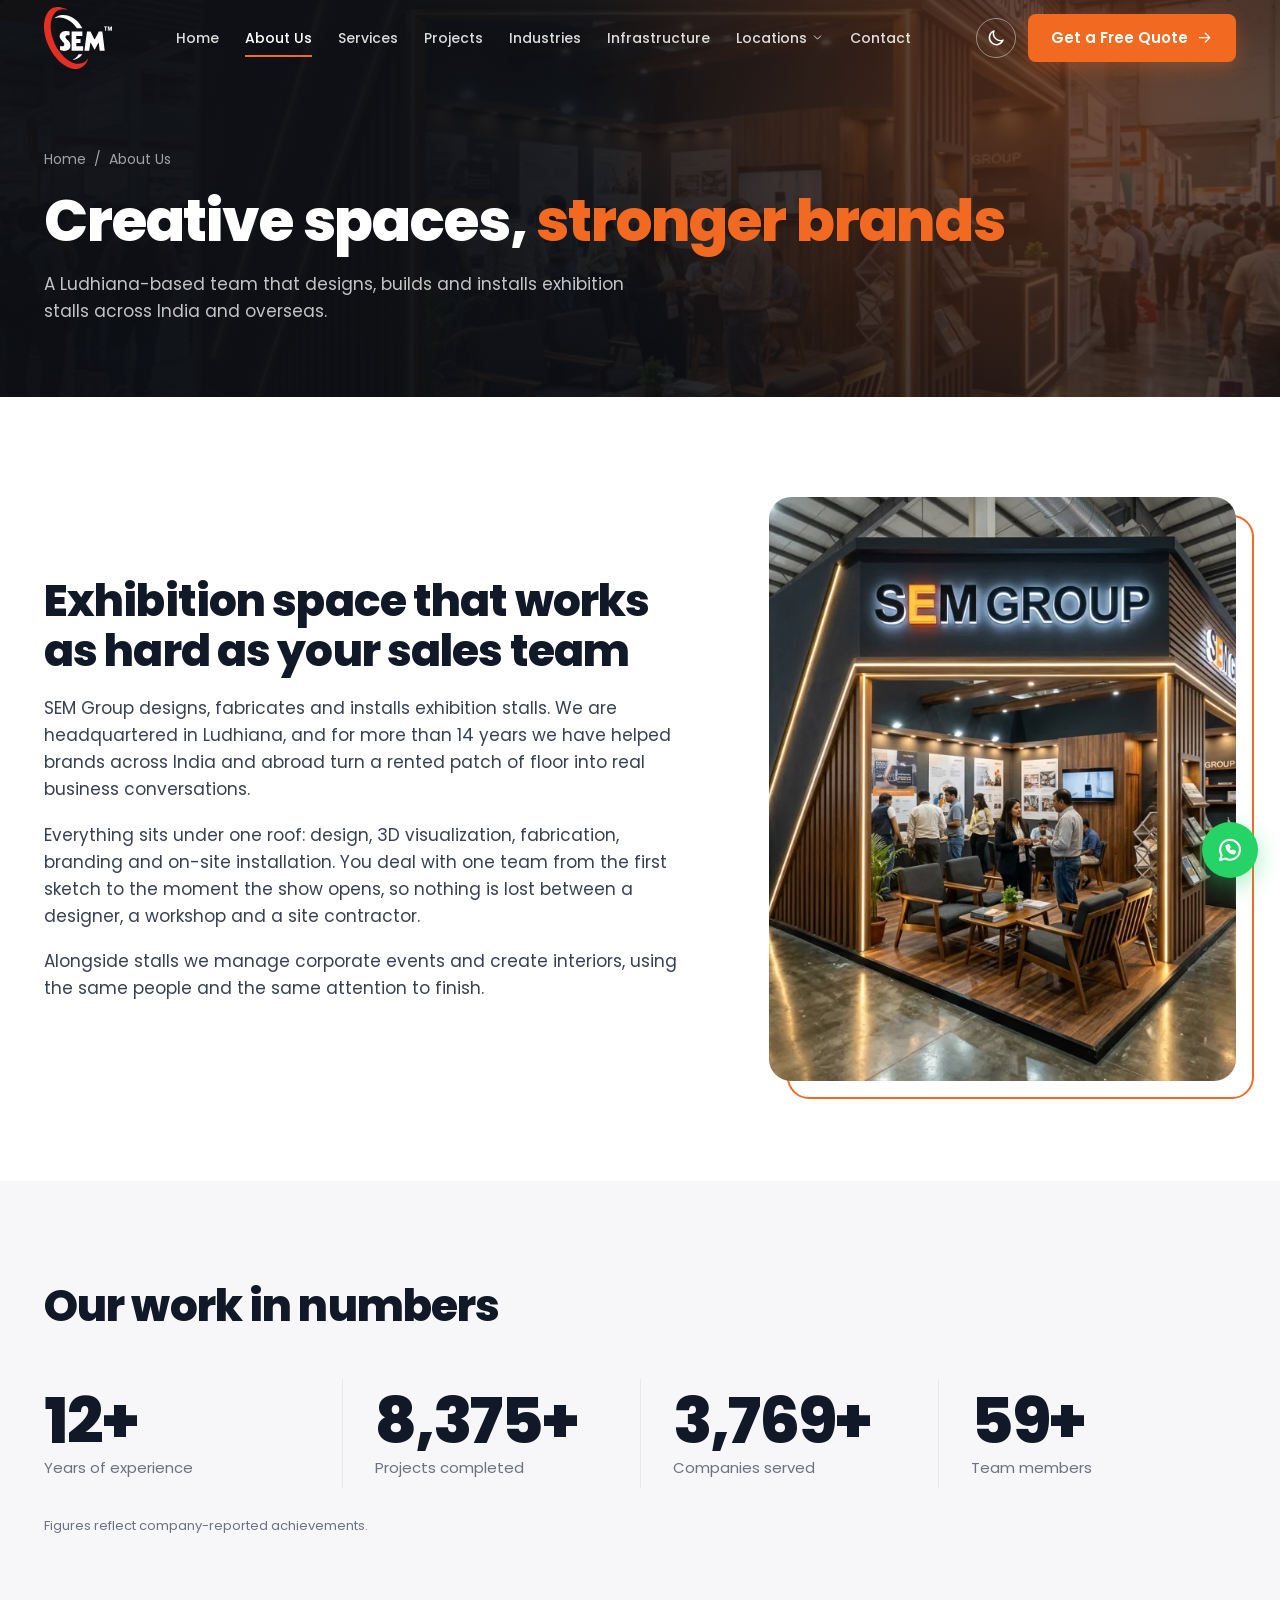
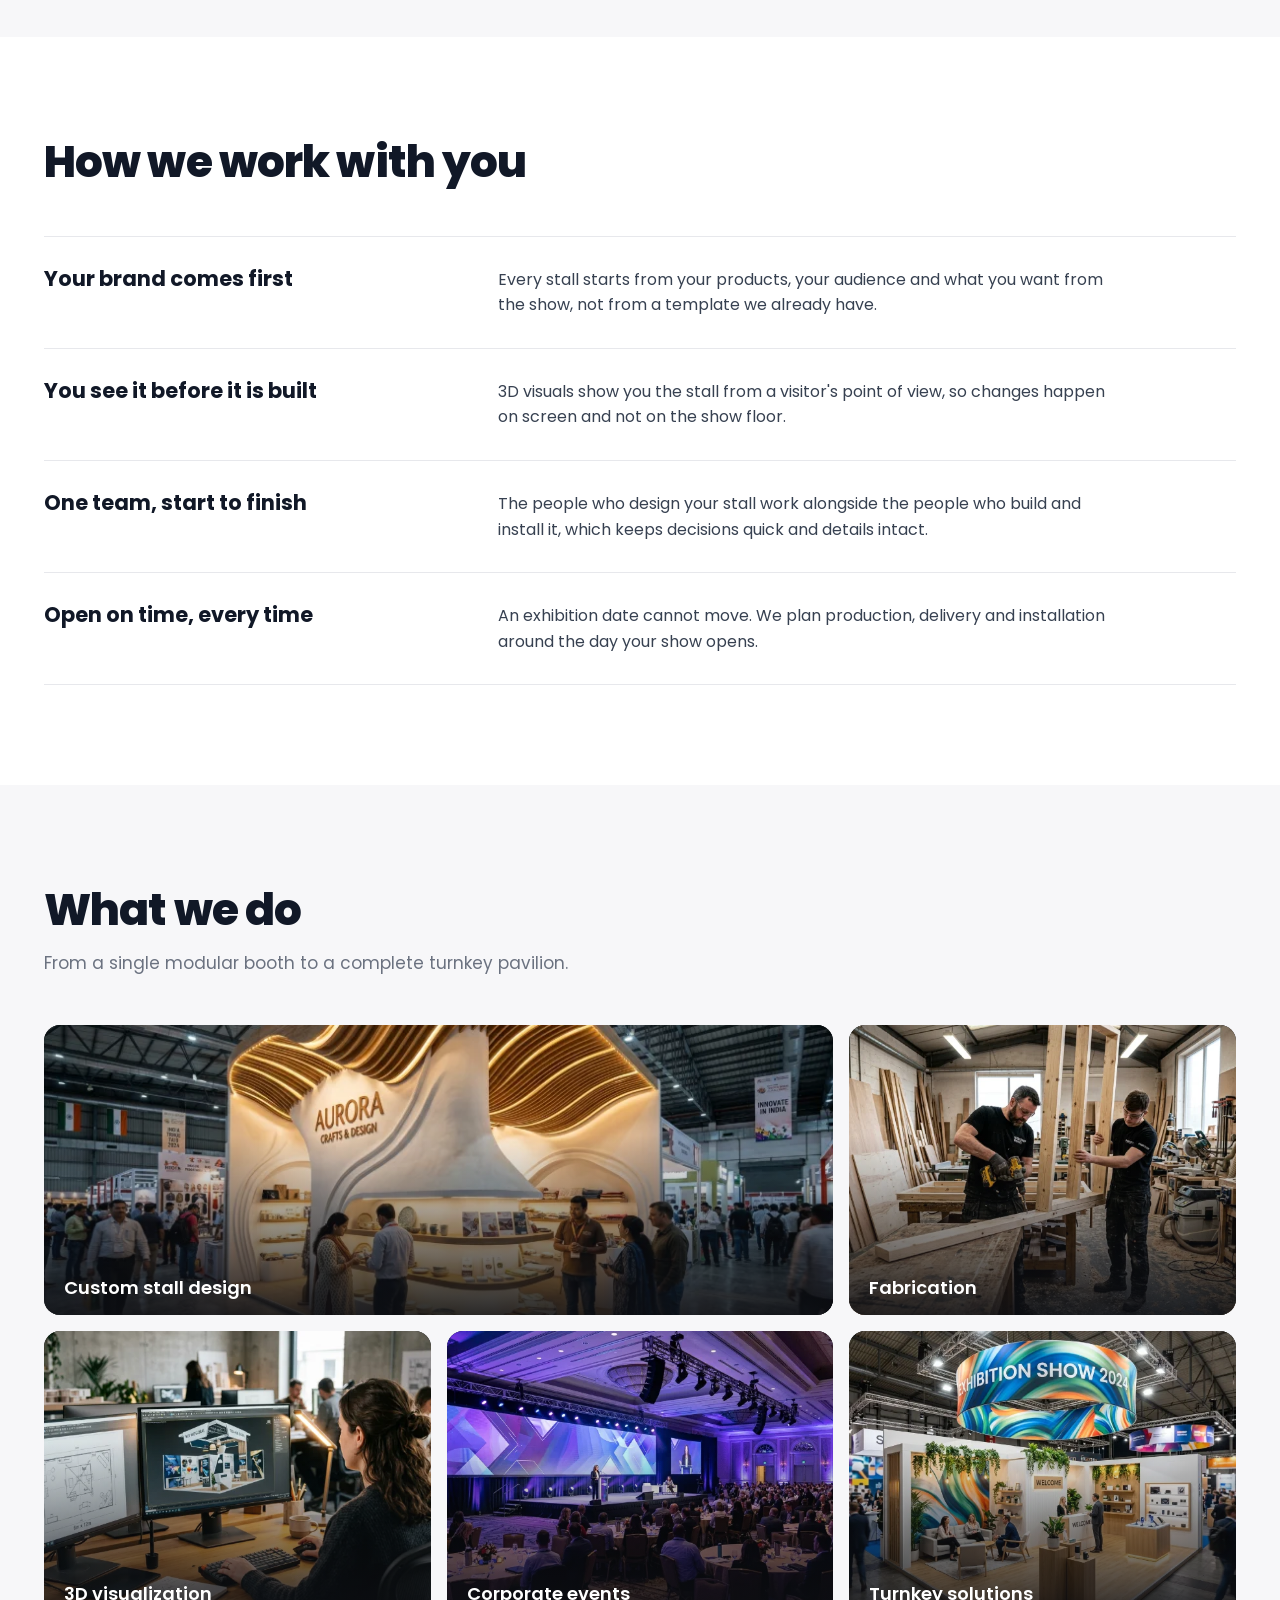
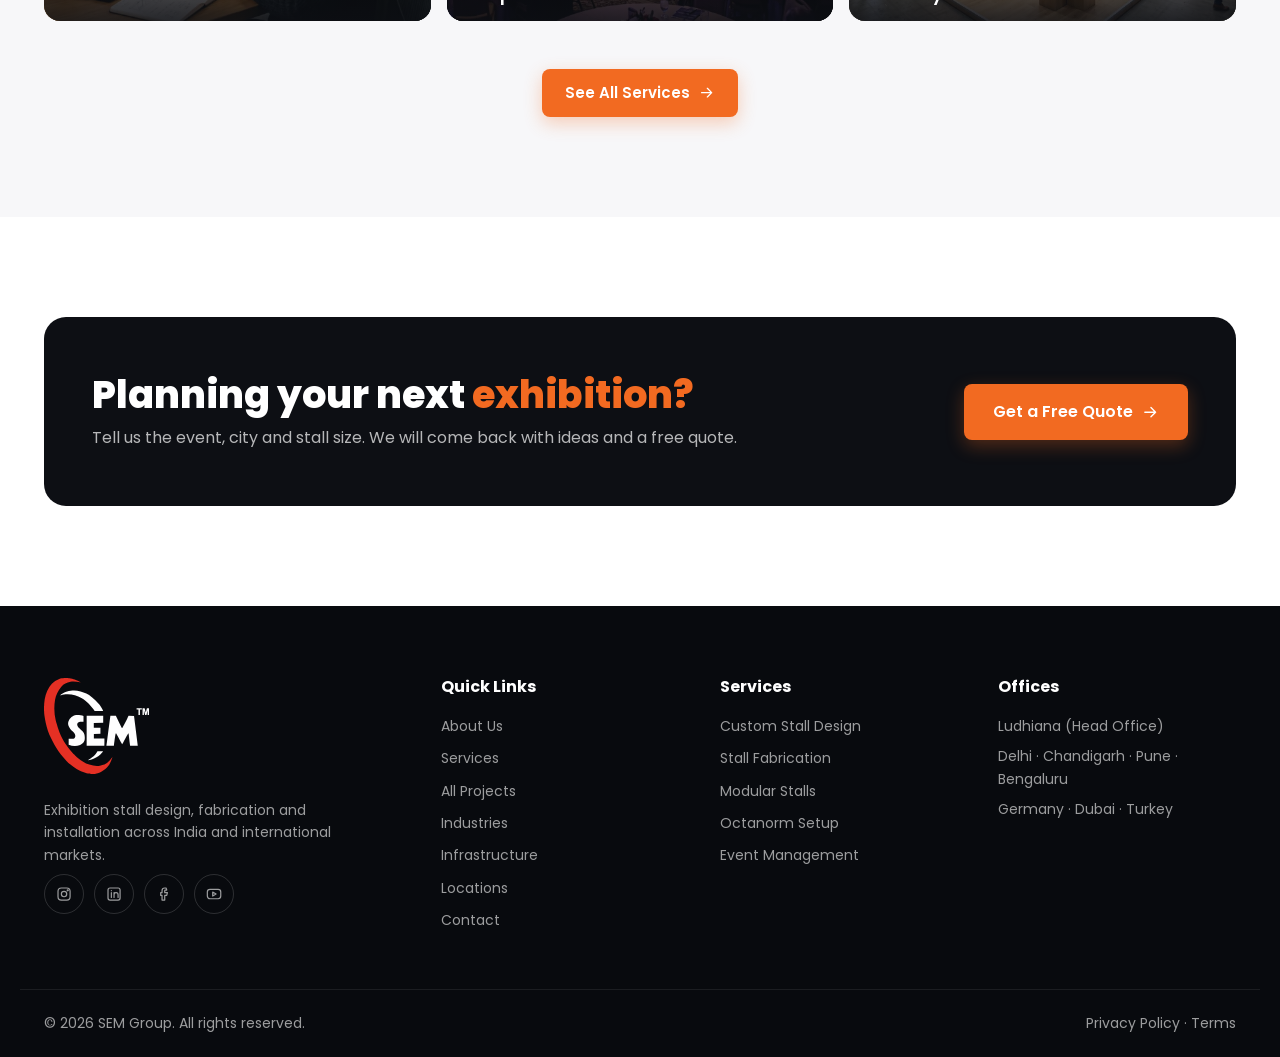
==== commit c4cd137d: "Rebuild Locations as a data-driven page with navbar dropdown Follow the new location page design, wi" ====
--- a/about.html
+++ b/about.html
@@ -83,7 +83,10 @@
       <a href="projects.html">Projects</a>
       <a href="industries.html">Industries</a>
       <a href="infrastructure.html">Infrastructure</a>
-      <a href="locations.html">Locations</a>
+      <div class="nav-item">
+        <a href="locations.html">Locations <svg class="icon"><use href="#i-chev-r"/></svg></a>
+        <div class="nav-menu"><div class="nav-menu-group"><b>In India</b><a href="locations.html?city=ludhiana">Ludhiana</a><a href="locations.html?city=delhi">Delhi</a><a href="locations.html?city=chandigarh">Chandigarh</a><a href="locations.html?city=pune">Pune</a><a href="locations.html?city=bengaluru">Bengaluru</a></div><div class="nav-menu-group"><b>International</b><a href="locations.html?city=germany">Germany</a><a href="locations.html?city=turkey">Turkey</a><a href="locations.html?city=dubai">Dubai</a></div></div>
+      </div>
       <a href="contact.html">Contact</a>
       <a href="contact.html" class="btn btn-primary nav-cta-mobile">Get a Free Quote <svg class="icon"><use href="#i-arrow"/></svg></a>
     </nav>
--- a/css/style.css
+++ b/css/style.css
@@ -627,8 +627,6 @@
 .industry-body .text-link { margin-top: auto; }
 
 /* Locations: map explorer */
-.region-tabs { display: flex; flex-wrap: wrap; gap: 10px; margin-bottom: 24px; }
-.explorer { display: grid; grid-template-columns: minmax(0, 7fr) minmax(0, 5fr); gap: 36px; align-items: start; }
 .net-map {
   position: relative; aspect-ratio: 16 / 9; border-radius: 18px; border: 1px solid var(--line);
   background-color: var(--map-bg); background-image: radial-gradient(var(--map-dot) 1.2px, transparent 1.3px); background-size: 14px 14px;
@@ -649,23 +647,116 @@
 .net-pin[aria-pressed="true"] span { background: var(--orange); color: var(--white); }
 .net-pin[hidden], .net-line[hidden] { display: none; }
 .net-note { margin-top: 10px; font-size: 13px; color: var(--muted); }
-.loc-panel { padding: 28px; background: var(--surface); border: 1px solid var(--line); border-radius: 18px; }
-.loc-role { font-size: 14px; font-weight: 600; color: var(--orange); }
-.loc-panel h3 { margin: 2px 0 8px; font-size: 30px; font-weight: 800; letter-spacing: -.01em; }
-.loc-panel h4 { margin-top: 20px; font-size: 14px; font-weight: 600; }
-.loc-panel .check-list { margin: 10px 0 0; }
-.loc-projects { list-style: none; padding: 0; margin: 8px 0 0; }
-.loc-projects a { display: flex; align-items: center; gap: 8px; padding: 9px 0; border-bottom: 1px solid var(--line); font-size: 14px; font-weight: 500; color: var(--ink); }
-.loc-projects a:hover { color: var(--orange); }
-.loc-projects small { margin-left: auto; font-size: 12px; color: var(--muted); white-space: nowrap; }
-.loc-projects .icon { width: 15px; height: 15px; color: var(--orange); }
-.loc-actions { display: flex; flex-wrap: wrap; gap: 10px; margin-top: 24px; }
-.loc-actions .btn-primary { width: 100%; }
 .loc-btn { flex: 1 1 130px; padding: 10px 14px; font-size: 14px; color: var(--ink); border-color: var(--line); }
 .loc-btn:hover { border-color: var(--orange); color: var(--orange); }
 
+/* Locations: template page, content comes from js/locations.js */
+.loc-hero { --hero-rgb: 11, 31, 63; position: relative; display: flex; align-items: center; min-height: 600px; background: rgb(var(--hero-rgb)); color: var(--white); overflow: hidden; }
+.loc-hero-bg { position: absolute; inset: 0 0 0 auto; width: 68%; height: 100%; object-fit: cover; object-position: 70% center; }
+.loc-hero::before {
+  content: ""; position: absolute; inset: 0; z-index: 1;
+  background: linear-gradient(90deg, rgb(var(--hero-rgb)) 32%, rgba(var(--hero-rgb), .82) 50%, rgba(var(--hero-rgb), .08) 78%),
+              linear-gradient(180deg, rgba(0, 0, 0, .5), transparent 22%);
+}
+.loc-hero-inner { position: relative; z-index: 2; padding-top: calc(var(--header-h) + 48px); padding-bottom: 48px; }
+.loc-eyebrow { display: flex; align-items: center; gap: 12px; font-weight: 500; font-size: 15px; }
+.loc-eyebrow::before { content: ""; width: 34px; height: 2px; background: var(--orange); }
+.loc-hero h1 { margin-top: 14px; max-width: 640px; color: var(--white); font-size: clamp(32px, 4vw, 50px); font-weight: 700; letter-spacing: -.01em; line-height: 1.15; }
+.loc-accent { color: var(--orange); }
+.loc-hero h1 span:not(.loc-accent) { color: inherit; }
+.loc-hero-text { margin-top: 16px; max-width: 520px; font-size: 17px; color: rgba(255, 255, 255, .88); }
+.loc-badges { list-style: none; padding: 0; margin: 32px 0 0; display: flex; flex-wrap: wrap; gap: 14px 36px; font-size: 14px; font-weight: 500; }
+.loc-badges li { display: flex; align-items: center; gap: 10px; }
+.loc-badges .icon { width: 24px; height: 24px; }
+.loc-switch { border-bottom: 1px solid var(--line); background: var(--page); }
+.loc-switch .container { display: flex; align-items: center; gap: 18px; padding-top: 14px; padding-bottom: 14px; }
+.loc-switch span { flex-shrink: 0; font-size: 14px; font-weight: 600; color: var(--ink); }
+.loc-switch-list { display: flex; gap: 8px; overflow-x: auto; padding: 2px; }
+.loc-switch .filter-btn { flex-shrink: 0; padding: 7px 16px; }
+.loc-section { padding: 48px 0; }
+.loc-section.tight { padding: 28px 0 44px; }
+.loc-section[hidden] { display: none; }
+.loc-title { font-size: clamp(24px, 2.5vw, 32px); font-weight: 700; letter-spacing: -.01em; }
+.loc-title.center { text-align: center; }
+.loc-rule { display: block; width: 44px; height: 3px; margin: 12px 0 18px; background: var(--orange); }
+.loc-rule.center { margin: 14px auto 28px; }
+.loc-intro { display: grid; grid-template-columns: minmax(0, 1fr) minmax(0, 1.25fr); gap: 36px; align-items: center; }
+.loc-intro img, .loc-why img { width: 100%; object-fit: cover; border-radius: 14px; }
+.loc-intro img { aspect-ratio: 2 / 1; height: 100%; min-height: 260px; }
+.loc-intro p { margin-top: 12px; font-size: 15.5px; max-width: 68ch; }
+.loc-why p { margin-top: 12px; font-size: 15.5px; max-width: 56ch; }
+.service-tiles { display: grid; grid-template-columns: repeat(9, minmax(0, 1fr)); gap: 12px; }
+.service-tile {
+  display: flex; flex-direction: column; align-items: center; gap: 10px; padding: 18px 8px; text-align: center;
+  background: var(--bg-alt); border: 1px solid var(--line); border-radius: 10px; color: var(--ink); font-size: 13.5px; font-weight: 600; line-height: 1.3;
+  transition: border-color .2s, transform .2s, box-shadow .2s;
+}
+.service-tile .icon { width: 34px; height: 34px; stroke-width: 1.5; }
+.service-tile:hover { transform: translateY(-3px); border-color: var(--orange); box-shadow: var(--shadow); color: var(--orange); }
+.loc-why { display: grid; grid-template-columns: minmax(0, 1fr) minmax(0, 1.2fr); gap: 36px; align-items: center; }
+.loc-why img { aspect-ratio: 2.3 / 1; min-height: 300px; }
+.why-list { list-style: none; padding: 0; margin: 16px 0 0; display: grid; gap: 9px; }
+.why-list li { display: flex; align-items: center; gap: 12px; font-size: 15px; font-weight: 500; color: var(--ink); }
+.why-list .icon { width: 22px; height: 22px; padding: 4px; border-radius: 50%; background: var(--orange); color: var(--white); stroke-width: 2.4; }
+.loc-lead { margin: 8px auto 28px; text-align: center; }
+.venue-grid { display: flex; flex-wrap: wrap; justify-content: center; gap: 18px; }
+.venue-card { flex: 1 1 240px; max-width: 300px; overflow: hidden; background: var(--surface); border: 1px solid var(--line); border-radius: 12px; box-shadow: var(--shadow); }
+.venue-card img, .venue-art { width: 100%; aspect-ratio: 5 / 2; object-fit: cover; }
+.venue-art { display: flex; align-items: center; justify-content: center; color: var(--white); background: linear-gradient(135deg, #0b1f3f, #1d3f77 62%, var(--orange) 140%); }
+.venue-art .icon { width: 44px; height: 44px; stroke-width: 1.2; }
+.venue-body { display: flex; gap: 10px; padding: 14px 16px; }
+.venue-body > .icon { color: var(--orange); margin-top: 3px; }
+.venue-body p { font-size: 13px; color: var(--muted); line-height: 1.4; }
+.venue-body strong { display: block; font-size: 15.5px; font-weight: 600; color: var(--ink); }
+.loc-project-list { list-style: none; padding: 0; margin: 16px 0 0; display: grid; grid-template-columns: repeat(2, minmax(0, 1fr)); gap: 0 32px; }
+.loc-project-list a { display: flex; justify-content: space-between; align-items: center; gap: 14px; padding: 14px 0; border-bottom: 1px solid var(--line); }
+.loc-project-list strong { font-size: 15px; font-weight: 600; color: var(--ink); }
+.loc-project-list .icon { color: var(--orange); }
+.loc-project-list a:hover strong { color: var(--orange); }
+.loc-faq-grid { display: grid; grid-template-columns: minmax(0, 1.2fr) minmax(0, 1fr); gap: 36px; align-items: start; }
+.loc-faq { display: grid; gap: 10px; margin-top: 20px; }
+.loc-faq details { background: var(--surface); border: 1px solid var(--line); border-radius: 8px; }
+.loc-faq summary { display: flex; justify-content: space-between; align-items: center; gap: 16px; padding: 12px 16px; font-size: 15px; font-weight: 600; color: var(--ink); cursor: pointer; list-style: none; }
+.loc-faq summary::-webkit-details-marker { display: none; }
+.faq-plus { position: relative; flex-shrink: 0; width: 14px; height: 14px; }
+.faq-plus::before, .faq-plus::after { content: ""; position: absolute; left: 0; right: 0; top: 6px; height: 2px; background: var(--ink); transition: transform .2s; }
+.faq-plus::after { transform: rotate(90deg); }
+.loc-faq details[open] .faq-plus::after { transform: rotate(0); }
+.loc-faq details p { padding: 0 16px 14px; font-size: 14.5px; }
+.quote-card { padding: 24px 28px; text-align: center; background: var(--bg-alt); border-radius: 14px; }
+.quote-card-icon { color: var(--orange); }
+.quote-card-icon .icon { width: 42px; height: 42px; stroke-width: 1.5; }
+.quote-card h3 { margin-top: 6px; font-size: 21px; font-weight: 700; }
+.quote-card p { margin: 10px 0 18px; font-size: 14.5px; }
+.quote-card-actions { display: flex; flex-wrap: wrap; gap: 12px; }
+.quote-card-actions .btn { flex: 1 1 150px; }
+.loc-tools { display: grid; grid-template-columns: minmax(0, 7fr) minmax(0, 5fr); gap: 36px; align-items: start; }
+.loc-tools-sub { margin: 6px 0 16px; font-size: 15px; color: var(--muted); }
+.finder-form h3 { font-size: 22px; font-weight: 700; }
+.finder-form > p { margin: 4px 0 16px; font-size: 14.5px; color: var(--muted); }
+.loc-band { padding: 26px 0; text-align: center; color: var(--white); background: linear-gradient(100deg, #0b1f3f, #14305e); }
+.loc-band h2 { color: var(--white); font-size: clamp(20px, 2.4vw, 30px); font-weight: 700; }
+.loc-band a { display: inline-flex; align-items: center; gap: 8px; margin-top: 8px; font-size: 17px; }
+.loc-band a:hover { color: var(--orange); }
+
+/* Navbar dropdown */
+.nav-item { position: relative; }
+.nav-item > a { display: inline-flex; align-items: center; gap: 4px; }
+.nav-item > a .icon { width: 13px; height: 13px; transform: rotate(90deg); transition: transform .2s; }
+.nav-item:hover > a .icon, .nav-item:focus-within > a .icon { transform: rotate(-90deg); }
+.nav-menu {
+  position: absolute; top: 100%; left: -18px; z-index: 60; display: grid; grid-template-columns: repeat(2, 130px); gap: 18px;
+  margin-top: 8px; padding: 18px; border-radius: 12px; background: #15171d; box-shadow: 0 18px 40px rgba(0, 0, 0, .4), 0 0 0 1px rgba(255, 255, 255, .08);
+  opacity: 0; visibility: hidden; transform: translateY(6px); transition: opacity .15s, transform .15s, visibility .15s;
+}
+.nav-menu::before { content: ""; position: absolute; left: 0; right: 0; top: -12px; height: 12px; }
+.nav-item:hover .nav-menu, .nav-item:focus-within .nav-menu { opacity: 1; visibility: visible; transform: none; }
+.nav-menu-group b { display: block; margin-bottom: 6px; font-size: 12px; font-weight: 600; color: rgba(255, 255, 255, .55); }
+.main-nav .nav-menu a { display: block; padding: 6px 0; font-size: 14px; color: rgba(255, 255, 255, .88); }
+.main-nav .nav-menu a:hover { color: var(--orange); }
+.main-nav .nav-menu a::after { display: none; }
+
 /* Locations: nearest office finder */
-.finder { display: grid; grid-template-columns: minmax(0, 5fr) minmax(0, 6fr); gap: 56px; align-items: center; }
 .finder-form { padding: 28px; background: var(--surface); border: 1px solid var(--line); border-radius: 18px; box-shadow: var(--shadow); }
 .finder-form label { display: block; margin-bottom: 8px; font-size: 14px; font-weight: 600; color: var(--ink); }
 .finder-row { display: flex; gap: 10px; }
@@ -677,16 +768,6 @@
 .finder-links { display: flex; flex-wrap: wrap; gap: 10px 20px; align-items: center; }
 .finder-links button { padding: 0; background: none; border: 0; color: var(--orange); font-size: 14px; font-weight: 600; }
 .finder-links button:hover { text-decoration: underline; }
-
-/* Locations: work by city */
-.city-filters { margin-bottom: 24px; }
-.city-projects { list-style: none; padding: 0; margin: 0; }
-.city-projects a { display: flex; align-items: center; gap: 16px; padding: 18px 4px; border-top: 1px solid var(--line); transition: color .2s; }
-.city-projects li:last-child a { border-bottom: 1px solid var(--line); }
-.city-projects strong { font-size: 17px; font-weight: 600; color: var(--ink); transition: color .2s; }
-.city-projects span { margin-left: auto; font-size: 14px; color: var(--muted); white-space: nowrap; }
-.city-projects .icon { color: var(--orange); }
-.city-projects a:hover strong { color: var(--orange); }
 
 /* Contact page: same form and details on a page-coloured background */
 .contact-page .contact-list span { color: var(--muted); }
@@ -782,12 +863,17 @@
 [data-theme="dark"] .plan .near rect { fill: #242428; }
 [data-theme="dark"] .feature-row img, [data-theme="dark"] .story-photo img { filter: brightness(.9); }
 [data-theme="dark"] .section.tint { background: radial-gradient(900px 420px at 50% 0, rgba(242, 106, 33, .08), transparent 70%), var(--bg-alt); box-shadow: inset 0 1px 0 rgba(255, 255, 255, .05), inset 0 -1px 0 rgba(255, 255, 255, .05); }
-[data-theme="dark"] .loc-panel, [data-theme="dark"] .finder-form { background: linear-gradient(180deg, #242428, #1c1c20); box-shadow: inset 0 1px 0 rgba(255, 255, 255, .06), var(--shadow); }
+[data-theme="dark"] .finder-form, [data-theme="dark"] .quote-card, [data-theme="dark"] .service-tile, [data-theme="dark"] .venue-card { background: linear-gradient(180deg, #242428, #1c1c20); box-shadow: inset 0 1px 0 rgba(255, 255, 255, .06), var(--shadow); }
 [data-theme="dark"] .net-map { background-image: radial-gradient(circle at 54% 40%, rgba(242, 106, 33, .13), transparent 60%), radial-gradient(var(--map-dot) 1.2px, transparent 1.3px); background-size: 100% 100%, 14px 14px; }
 [data-theme="dark"] .net-pin span { background: #27272c; box-shadow: 0 0 0 1px var(--line), 0 4px 12px rgba(0, 0, 0, .5); }
 [data-theme="dark"] .net-pin[aria-pressed="true"] span { background: var(--orange); }
 [data-theme="dark"] .finder-row input { background: #141417; border-color: rgba(255, 255, 255, .12); }
 
+[data-theme="dark"] .loc-hero { --hero-rgb: 17, 17, 19; }
+[data-theme="dark"] .loc-band { background: radial-gradient(600px 200px at 50% 0, rgba(242, 106, 33, .2), transparent 70%), #17171a; box-shadow: inset 0 1px 0 rgba(255, 255, 255, .06); }
+[data-theme="dark"] .venue-art { background: linear-gradient(135deg, #1c1c20, #2a2a30 60%, rgba(242, 106, 33, .55) 140%); }
+[data-theme="dark"] .loc-faq details { background: #1c1c20; }
+[data-theme="dark"] .loc-intro img, [data-theme="dark"] .loc-why img { filter: brightness(.9); }
 /* Contact, call-to-action band and footer */
 [data-theme="dark"] .contact { background: radial-gradient(760px 520px at 85% 15%, rgba(242, 106, 33, .13), transparent 70%), #0c0c0e; }
 [data-theme="dark"] .contact-form {
@@ -827,7 +913,7 @@
   .project-detail:nth-child(even) .poster { order: 0; }
   .project-detail .poster { aspect-ratio: 4 / 3; }
 
-  .story, .picker, .explorer, .finder { grid-template-columns: 1fr; gap: 44px; }
+  .story, .picker, .loc-intro, .loc-why, .loc-faq-grid, .loc-tools { grid-template-columns: 1fr; gap: 44px; }
   .story-photo img { aspect-ratio: 16 / 10; }
   .with-index { grid-template-columns: 1fr; gap: 32px; }
   .side-index { position: static; display: flex; overflow-x: auto; gap: 8px; border-left: 0; margin: 0 -24px; padding: 0 24px 6px; }
@@ -838,6 +924,15 @@
   .process li:not(:last-child)::after { top: 44px; bottom: 0; left: 21px; right: auto; width: 2px; height: auto; }
   .ledger { grid-template-columns: repeat(2, 1fr); gap: 28px 0; }
   .ledger div:nth-child(3) { padding-left: 0; border-left: 0; }
+
+  .service-tiles { grid-template-columns: repeat(5, minmax(0, 1fr)); }
+  .loc-hero-bg { width: 100%; opacity: .55; }
+  .loc-hero::before { background: linear-gradient(90deg, rgb(var(--hero-rgb)) 8%, rgba(var(--hero-rgb), .55)); }
+  .loc-intro img, .loc-why img { aspect-ratio: 16 / 9; min-height: 0; height: auto; }
+  .main-nav .nav-item > a { display: flex; justify-content: space-between; padding: 14px 0; border-bottom: 1px solid rgba(255, 255, 255, .08); font-size: 16px; }
+  .main-nav .nav-item > a::after { display: none; }
+  .nav-menu { position: static; opacity: 1; visibility: visible; transform: none; margin: 0; padding: 14px 0 6px 12px; grid-template-columns: repeat(2, 1fr); background: none; box-shadow: none; }
+  .nav-menu::before { display: none; }
 
   /* Mobile menu */
   .nav-toggle { display: block; }
@@ -913,12 +1008,18 @@
   .industry-grid { grid-template-columns: 1fr; }
   .net-map { aspect-ratio: 4 / 3; }
   .net-pin span { font-size: 10.5px; padding: 1px 7px; }
-  .loc-panel, .finder-form { padding: 20px; }
+  .finder-form { padding: 20px; }
   .finder-row { flex-direction: column; }
-  .city-projects a { flex-wrap: wrap; gap: 4px 12px; }
-  .city-projects strong { flex: 1 1 100%; font-size: 15.5px; }
-  .city-projects span { margin-left: 0; }
-  .city-projects .icon { margin-left: auto; }
   .ledger div { padding: 4px 16px; }
+  .loc-hero { min-height: 0; }
+  .loc-hero-text { font-size: 15.5px; }
+  .loc-badges { gap: 12px 22px; margin-top: 26px; font-size: 13px; }
+  .loc-switch .container { flex-direction: column; align-items: flex-start; gap: 8px; }
+  .loc-switch-list { width: 100%; }
+  .service-tiles { grid-template-columns: repeat(3, minmax(0, 1fr)); gap: 8px; }
+  .service-tile { font-size: 12px; padding: 14px 4px; }
+  .service-tile .icon { width: 28px; height: 28px; }
+  .venue-card { max-width: none; }
+  .loc-project-list { grid-template-columns: 1fr; }
   .whatsapp-float { width: 50px; height: 50px; right: 16px; bottom: 16px; }
 }
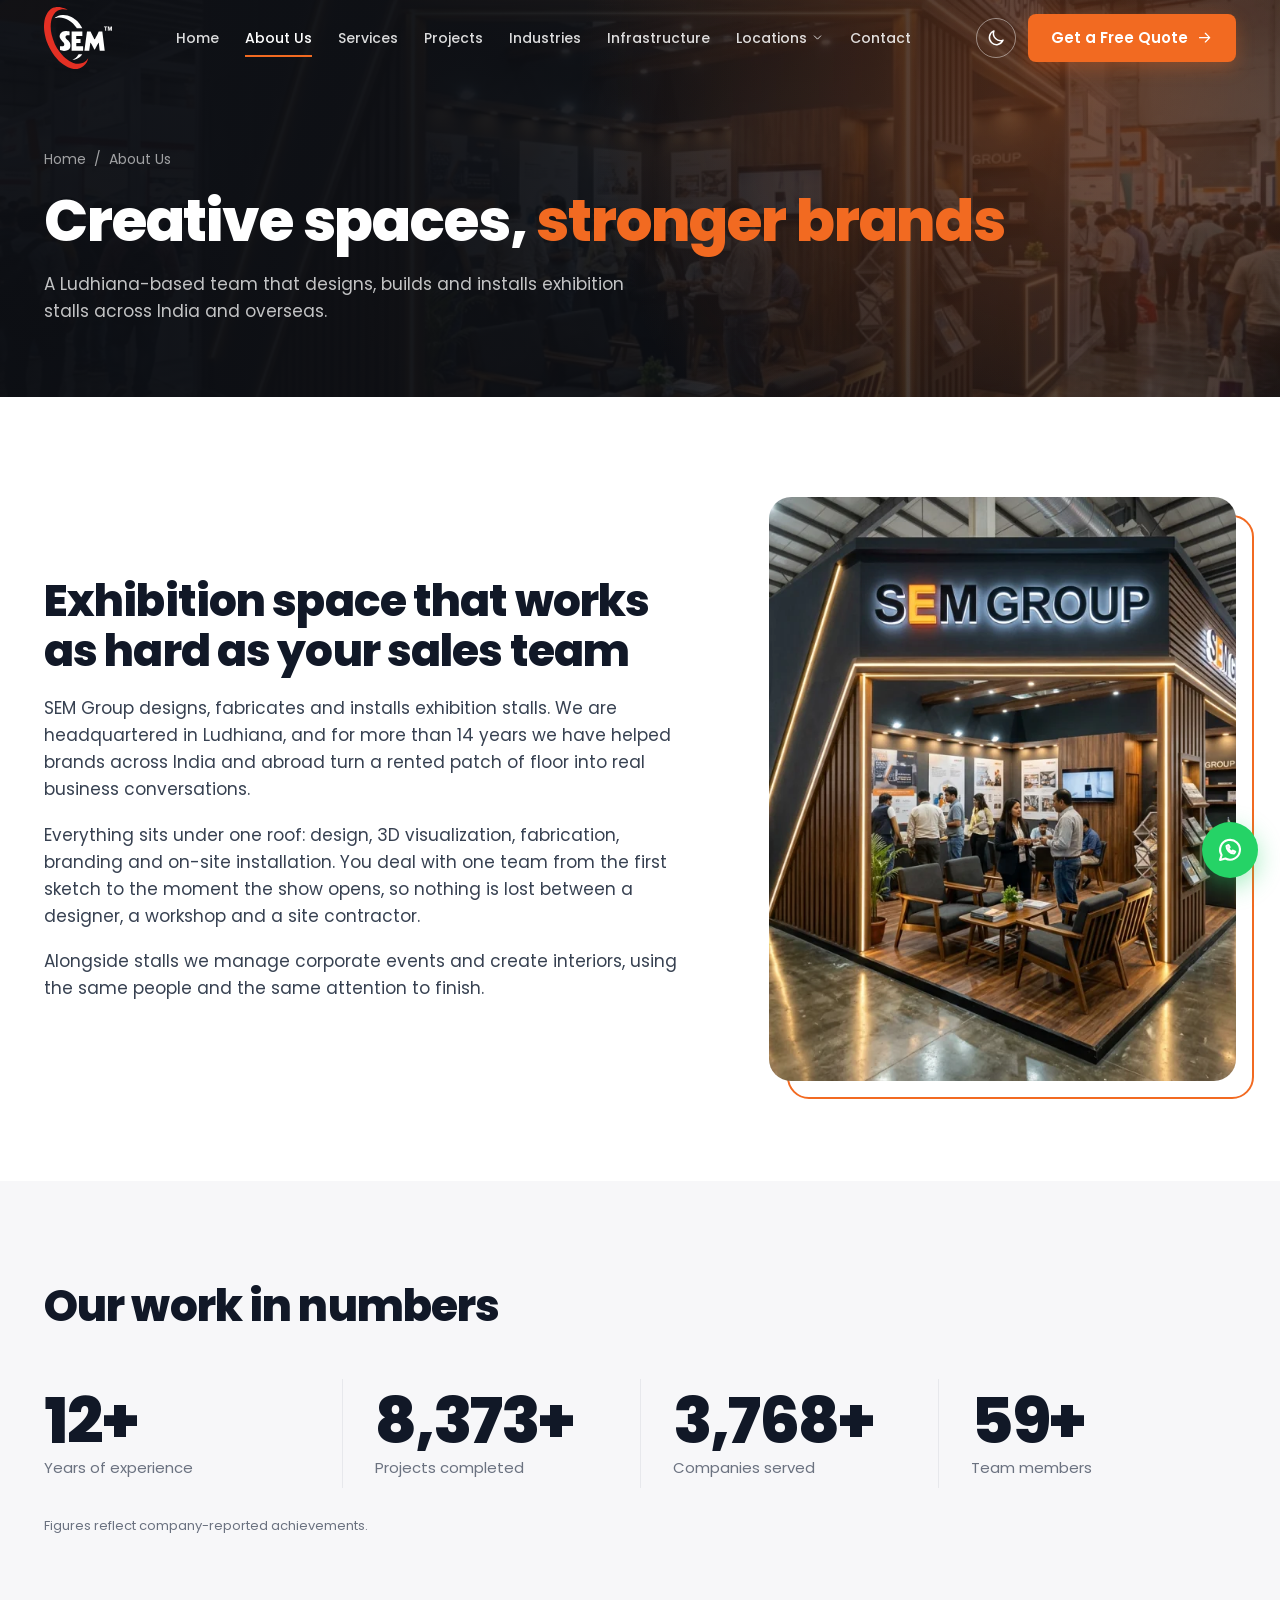
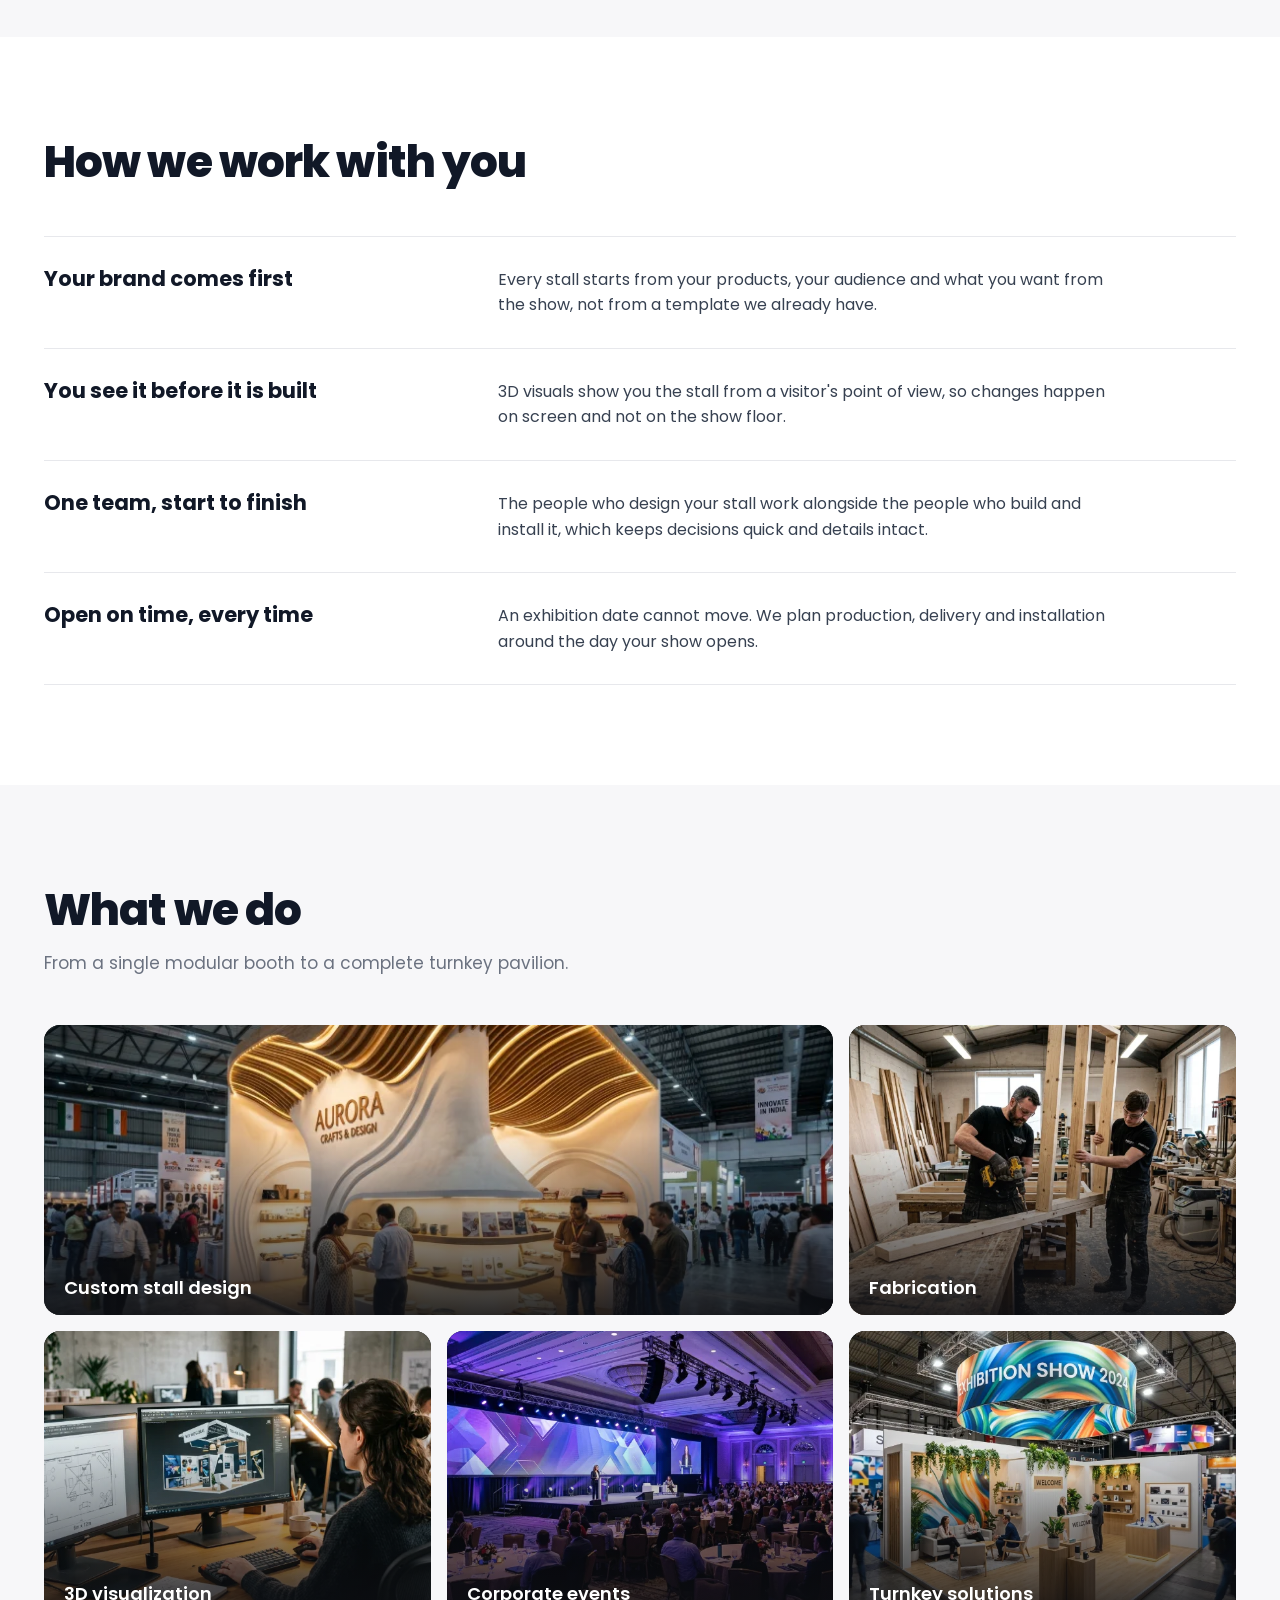
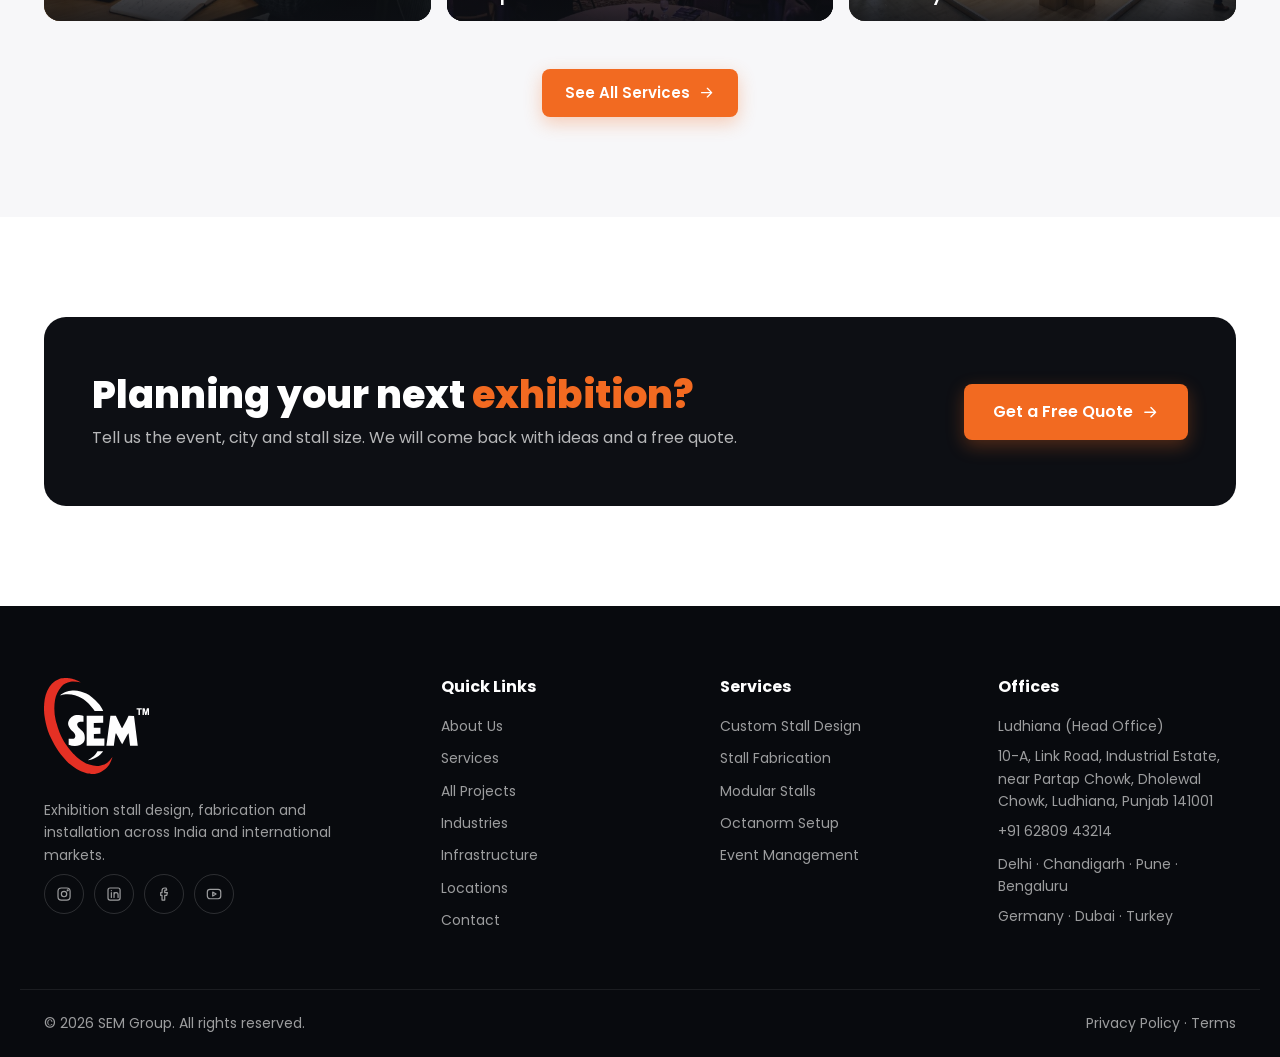
==== commit 77533577: "Add real contact details and social links Replace the placeholder phone, WhatsApp number, head offic" ====
--- a/about.html
+++ b/about.html
@@ -187,12 +187,11 @@
     <div class="footer-brand">
       <a href="index.html" class="logo"><img src="images/logo-white.svg" alt="SEM Group"></a>
       <p>Exhibition stall design, fabrication and installation across India and international markets.</p>
-      <!-- TODO: real social links -->
       <div class="socials">
-        <a href="#" aria-label="Instagram"><svg class="icon"><use href="#i-insta"/></svg></a>
-        <a href="#" aria-label="LinkedIn"><svg class="icon"><use href="#i-linkedin"/></svg></a>
-        <a href="#" aria-label="Facebook"><svg class="icon"><use href="#i-facebook"/></svg></a>
-        <a href="#" aria-label="YouTube"><svg class="icon"><use href="#i-youtube"/></svg></a>
+        <a href="https://www.instagram.com/semgroup_/" target="_blank" rel="noopener" aria-label="Instagram"><svg class="icon"><use href="#i-insta"/></svg></a>
+        <a href="https://www.linkedin.com/in/sem-group-2b5b1b304/" target="_blank" rel="noopener" aria-label="LinkedIn"><svg class="icon"><use href="#i-linkedin"/></svg></a>
+        <a href="https://www.facebook.com/people/SEM-GROUP/100057381372500/" target="_blank" rel="noopener" aria-label="Facebook"><svg class="icon"><use href="#i-facebook"/></svg></a>
+        <a href="https://www.youtube.com/@semgroup1208" target="_blank" rel="noopener" aria-label="YouTube"><svg class="icon"><use href="#i-youtube"/></svg></a>
       </div>
     </div>
     <div>
@@ -205,7 +204,7 @@
     </div>
     <div>
       <h4>Offices</h4>
-      <p>Ludhiana (Head Office)</p><p>Delhi · Chandigarh · Pune · Bengaluru</p><p>Germany · Dubai · Turkey</p>
+      <p>Ludhiana (Head Office)</p><p>10-A, Link Road, Industrial Estate, near Partap Chowk, Dholewal Chowk, Ludhiana, Punjab 141001</p><p><a href="tel:+916280943214">+91 62809 43214</a></p><p>Delhi · Chandigarh · Pune · Bengaluru</p><p>Germany · Dubai · Turkey</p>
     </div>
   </div>
   <div class="container footer-bottom">
@@ -214,8 +213,7 @@
   </div>
 </footer>
 
-<!-- TODO: real WhatsApp number in international format, no + or spaces -->
-<a class="whatsapp-float" href="https://wa.me/910000000000" target="_blank" rel="noopener" aria-label="Chat on WhatsApp"><svg class="icon"><use href="#i-whatsapp"/></svg></a>
+<a class="whatsapp-float" href="https://wa.me/916280943214" target="_blank" rel="noopener" aria-label="Chat on WhatsApp"><svg class="icon"><use href="#i-whatsapp"/></svg></a>
 
 <div class="lightbox" id="lightbox" hidden>
   <button class="lightbox-close" aria-label="Close"><svg class="icon"><use href="#i-close"/></svg></button>
--- a/css/style.css
+++ b/css/style.css
@@ -684,6 +684,9 @@
 .loc-intro img, .loc-why img { width: 100%; object-fit: cover; border-radius: 14px; }
 .loc-intro img { aspect-ratio: 2 / 1; height: 100%; min-height: 260px; }
 .loc-intro p { margin-top: 12px; font-size: 15.5px; max-width: 68ch; }
+.loc-intro .loc-address { margin: 0 0 14px; font-weight: 500; color: var(--ink); line-height: 1.9; }
+.loc-address .icon { margin-right: 8px; color: var(--orange); vertical-align: -3px; }
+.loc-address a:hover { color: var(--orange); }
 .loc-why p { margin-top: 12px; font-size: 15.5px; max-width: 56ch; }
 .service-tiles { display: grid; grid-template-columns: repeat(9, minmax(0, 1fr)); gap: 12px; }
 .service-tile {
